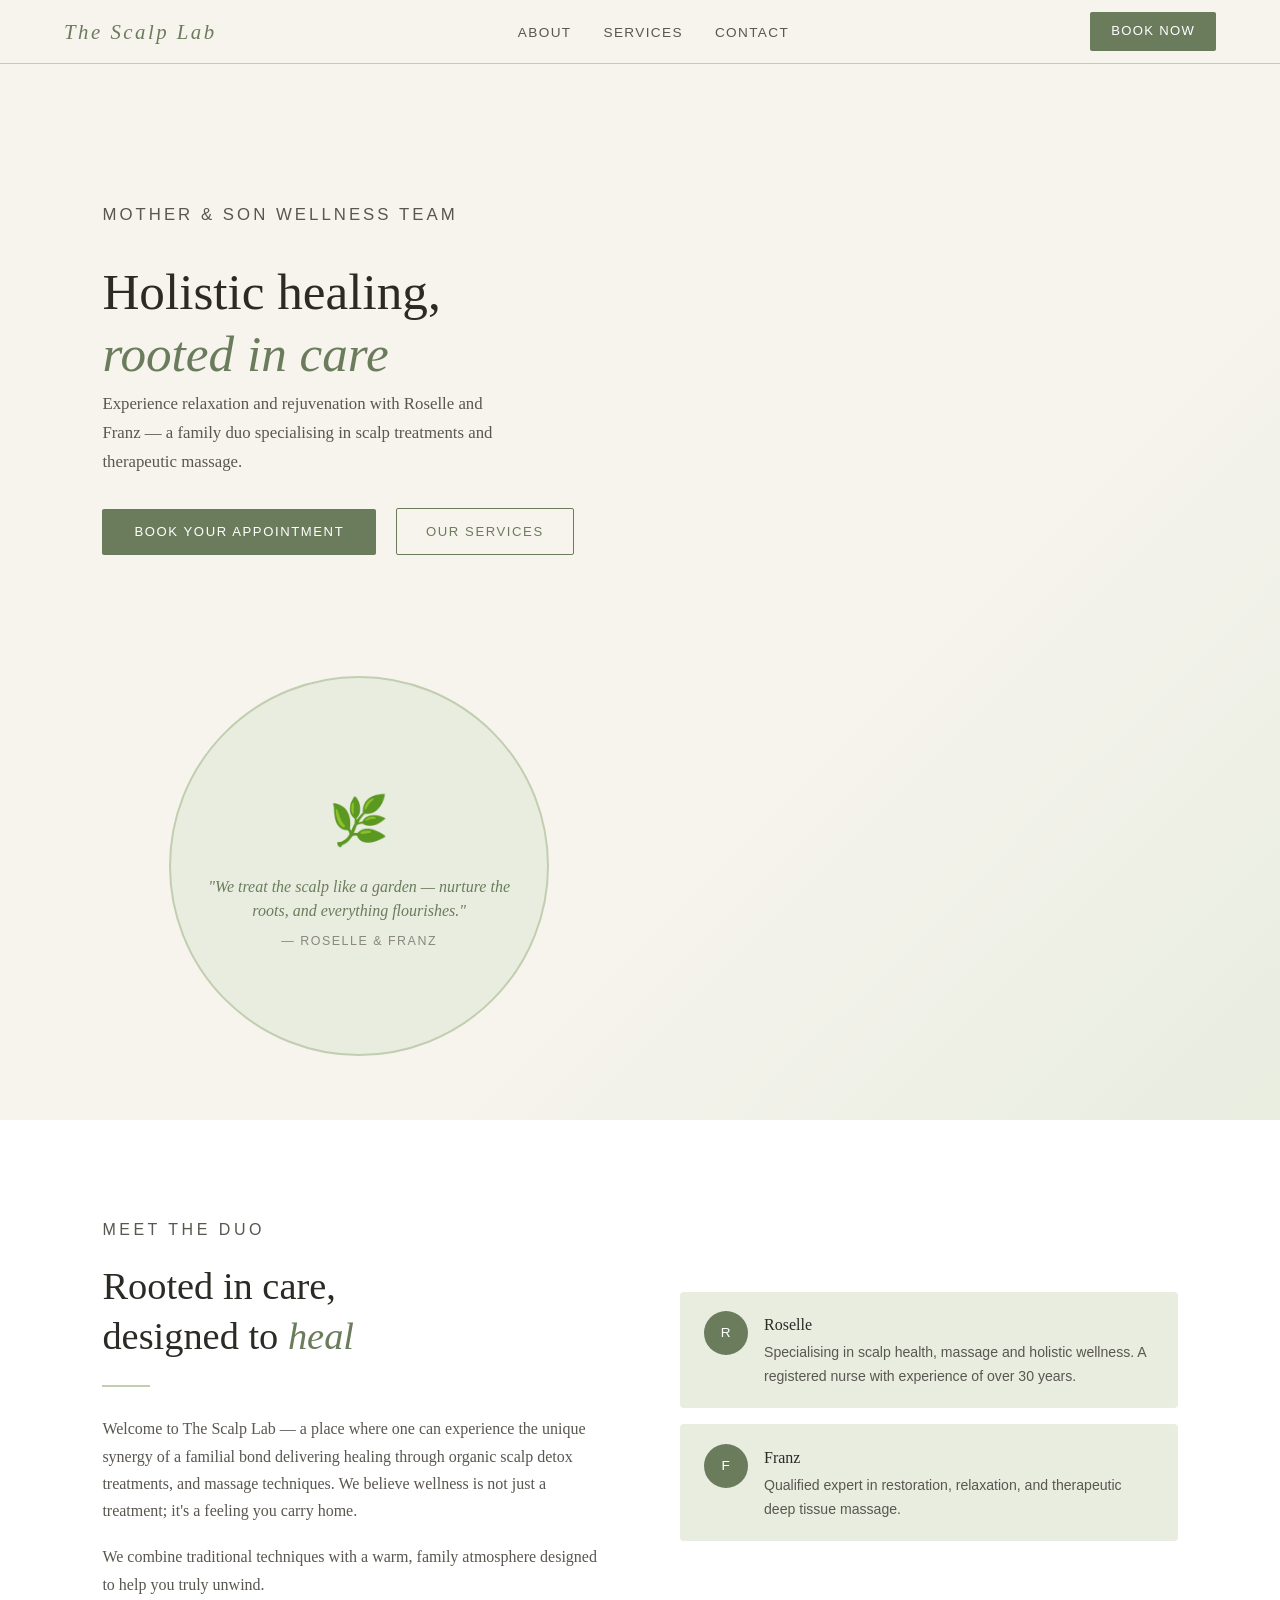
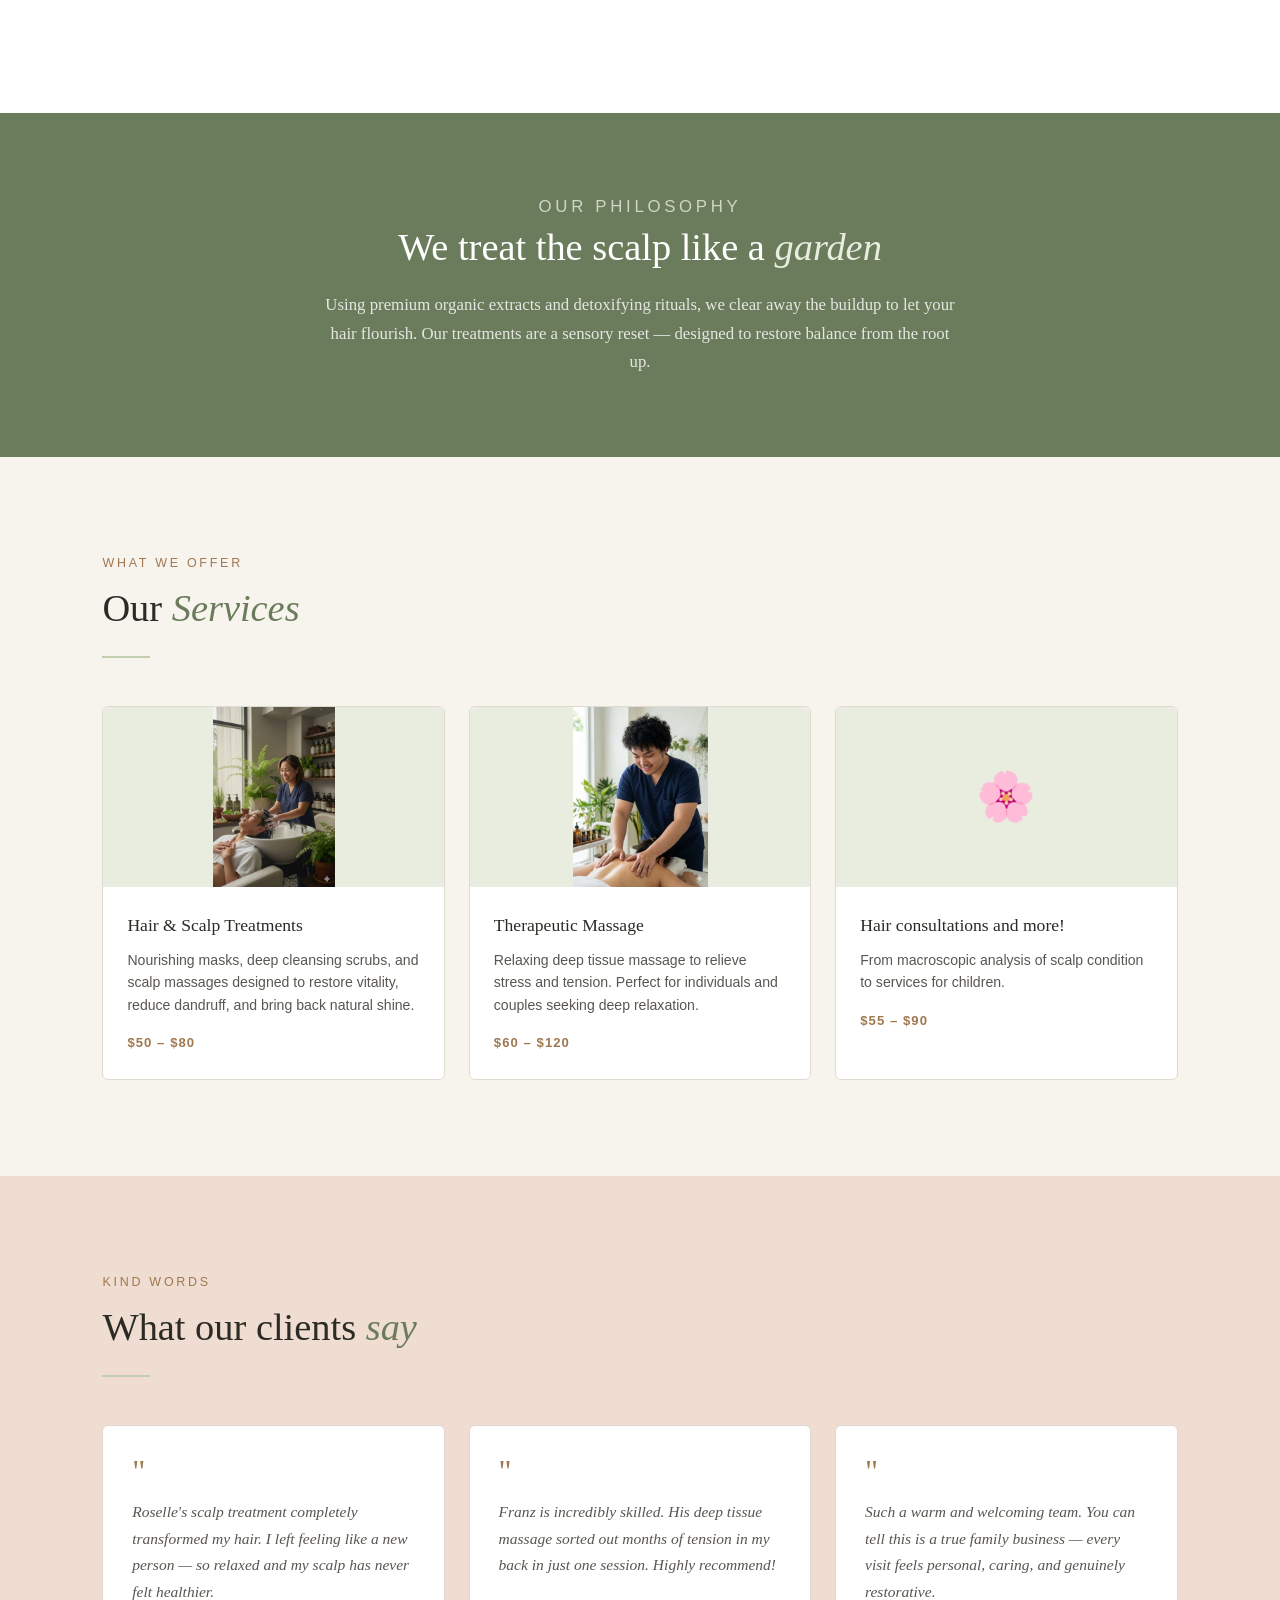
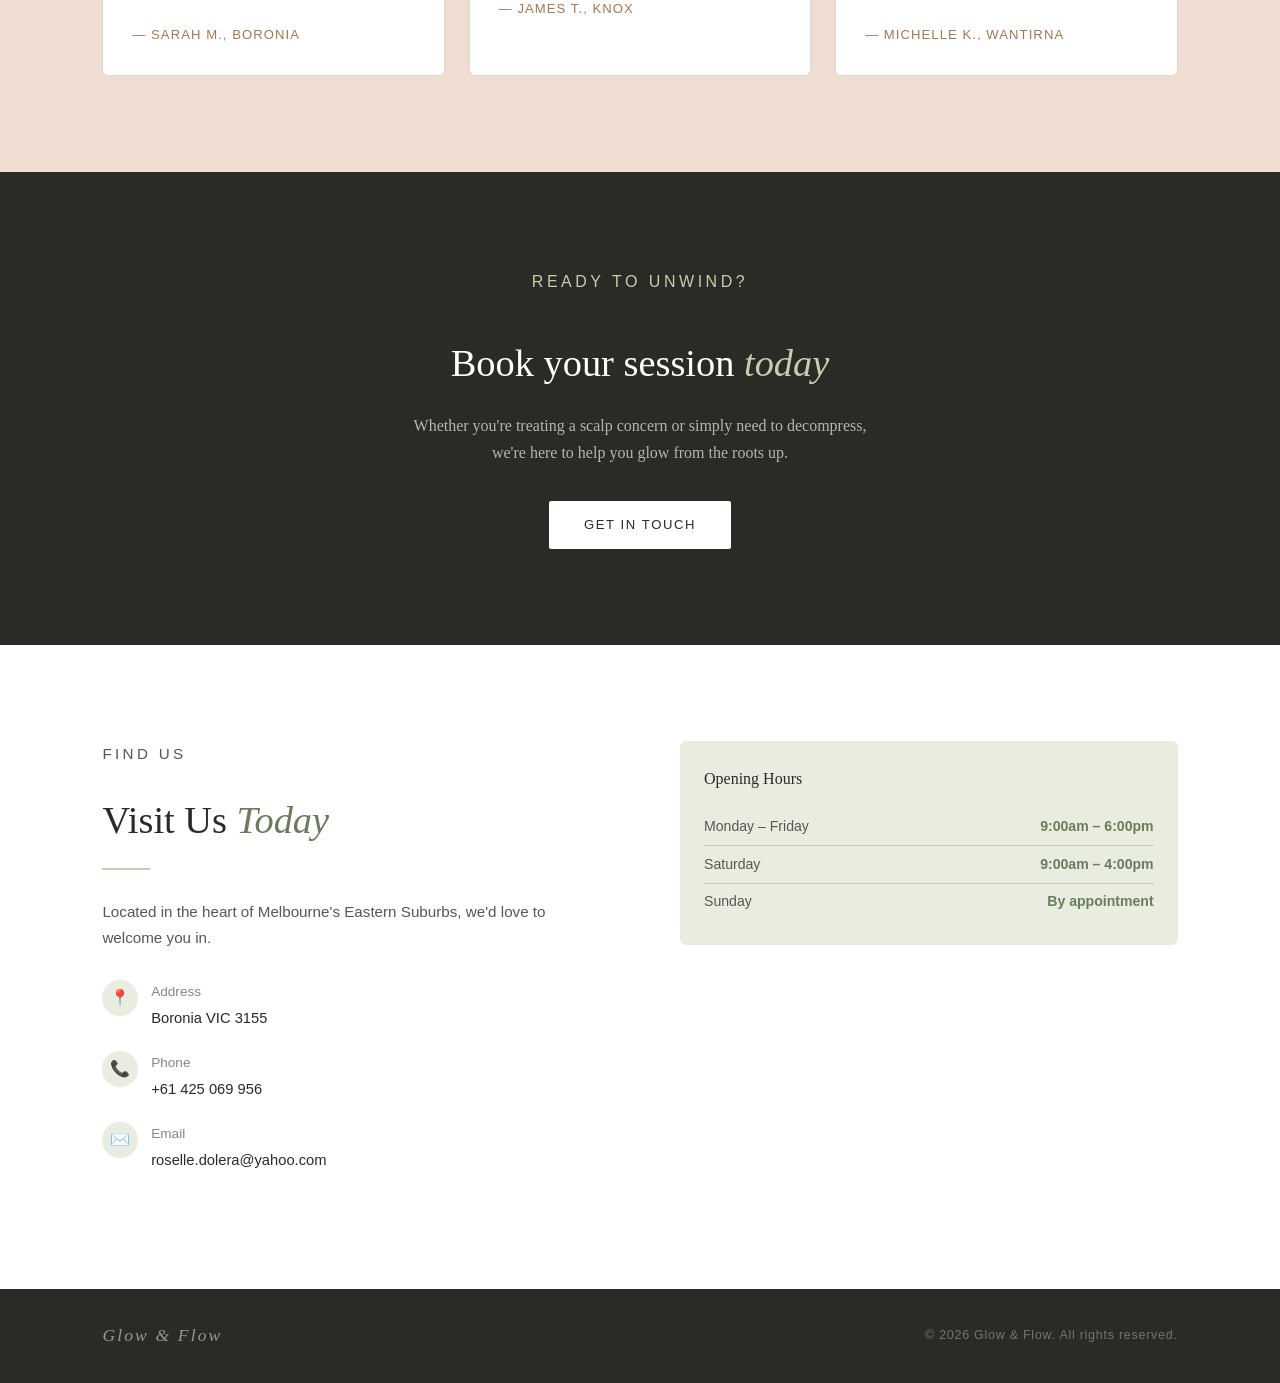
==== index.html @ ce6f1070 "Rename website2.html to index.html" ====
<!DOCTYPE html>
<html lang="en">
<head>
<meta charset="UTF-8"/>
<meta name="viewport" content="width=device-width,initial-scale=1"/>
<title>The Scalp Lab</title>
<style>
  *{margin:0;padding:0;box-sizing:border-box}
  :root{
    --sage:#6b7c5c;--sage-light:#e8ede0;--sage-mid:#c2ceb0;
    --cream:#f7f4ee;--warm:#a07850;--warm-light:#eeddd0;
    --dark:#2c2a25;--mid:#5a5650;--soft:#8a8680;
  }
  body{font-family:'Georgia',serif;background:var(--cream);color:var(--dark);line-height:1.7}
  a{text-decoration:none;color:inherit}

  /* NAV */
  nav{position:sticky;top:0;z-index:100;background:var(--cream);border-bottom:1px solid var(--sage-mid);padding:0 5%;display:flex;align-items:center;justify-content:space-between;height:64px}
  .logo{font-size:1.3rem;letter-spacing:.12em;color:var(--sage);font-style:italic}
  .nav-links{display:flex;gap:2rem;list-style:none}
  .nav-links a{font-family:sans-serif;font-size:.85rem;letter-spacing:.1em;color:var(--mid);text-transform:uppercase}
  .nav-links a:hover{color:var(--sage)}
  .nav-cta{font-family:sans-serif;font-size:.82rem;letter-spacing:.1em;text-transform:uppercase;background:var(--sage);color:#fff;padding:.55rem 1.3rem;border-radius:2px}
  .nav-cta:hover{background:#576547}

  /* HERO */
  .hero{min-height:92vh;display:grid;grid-template-columns:1fr 1fr;align-items:center;gap:3rem;padding:5% 8%;background:linear-gradient(135deg,var(--cream) 60%,var(--sage-light))}
  .hero-text h1{font-size:clamp(2rem,4vw,3.2rem);font-weight:400;line-height:1.2;color:var(--dark);margin-bottom:.4rem}
  .hero-text h1 em{color:var(--sage);font-style:italic}
  .hero-sub{font-family:sans-serif;font-size:.9rem;letter-spacing:.18em;text-transform:uppercase;color:var(--warm);margin-bottom:1.4rem}
  .hero-text p{font-size:1.05rem;color:var(--mid);max-width:420px;margin-bottom:2rem}
  .btn-primary{display:inline-block;font-family:sans-serif;font-size:.82rem;letter-spacing:.12em;text-transform:uppercase;background:var(--sage);color:#fff;padding:.75rem 2rem;border-radius:2px}
  .btn-primary:hover{background:#576547}
  .btn-outline{display:inline-block;font-family:sans-serif;font-size:.82rem;letter-spacing:.12em;text-transform:uppercase;border:1px solid var(--sage);color:var(--sage);padding:.72rem 1.8rem;border-radius:2px;margin-left:1rem}
  .btn-outline:hover{background:var(--sage-light)}
  .hero-img{display:flex;justify-content:center;align-items:center}
  .hero-badge{background:var(--sage-light);border-radius:50%;width:clamp(260px,32vw,380px);height:clamp(260px,32vw,380px);display:flex;flex-direction:column;align-items:center;justify-content:center;text-align:center;padding:2rem;border:2px solid var(--sage-mid)}
  .hero-badge .icon{font-size:3rem;margin-bottom:.8rem}
  .hero-badge p{font-size:1rem;color:var(--sage);font-style:italic;line-height:1.5}
  .hero-badge span{font-family:sans-serif;font-size:.78rem;letter-spacing:.12em;text-transform:uppercase;color:var(--soft);margin-top:.5rem}

  /*Hero Carousel*/
  .hero-carousel {
  position: relative;
  width: 100%;
  height: 500px; /* Adjust based on your design */
  overflow: hidden;
}

.hero-carousel img {
  position: absolute;
  top: 0;
  left: 0;
  width: 100%;
  height: 100%;
  object-fit: cover;
  opacity: 0;
  animation: heroFade 25s infinite;
}

/* Stagger the start time for each image (Total 25s / 5 images = 5s offset) */
.hero-carousel img:nth-child(1) { animation-delay: 0s; }
.hero-carousel img:nth-child(2) { animation-delay: 5s; }
.hero-carousel img:nth-child(3) { animation-delay: 10s; }
.hero-carousel img:nth-child(4) { animation-delay: 15s; }
.hero-carousel img:nth-child(5) { animation-delay: 20s; }

@keyframes heroFade {
  0% { opacity: 0; }
  8% { opacity: 1; }  /* Fade in (2 seconds is roughly 8% of 25s) */
  20% { opacity: 1; } /* Stay visible */
  28% { opacity: 0; } /* Fade out */
  100% { opacity: 0; }
}
  /* SECTION SHARED */
  section{padding:6rem 8%}
  .section-label{font-family:sans-serif;font-size:.78rem;letter-spacing:.22em;text-transform:uppercase;color:var(--warm);margin-bottom:.6rem}
  .section-title{font-size:clamp(1.6rem,3vw,2.4rem);font-weight:400;line-height:1.3;margin-bottom:1.4rem}
  .section-title em{color:var(--sage);font-style:italic}
  .divider{width:48px;height:2px;background:var(--sage-mid);margin-bottom:1.8rem}

  /* ABOUT */
  .about{background:#fff;display:grid;grid-template-columns:1fr 1fr;gap:5rem;align-items:center}
  .about-text p{color:var(--mid);font-size:1rem;margin-bottom:1.2rem}
  .team-cards{display:flex;flex-direction:column;gap:1rem}
  .team-card{background:var(--sage-light);border-radius:4px;padding:1.2rem 1.5rem;display:flex;gap:1rem;align-items:flex-start}
  .team-card .initials{min-width:44px;height:44px;background:var(--sage);border-radius:50%;display:flex;align-items:center;justify-content:center;color:#fff;font-family:sans-serif;font-size:.85rem;letter-spacing:.05em}
  .team-card h4{font-size:1rem;font-weight:400;color:var(--dark);margin-bottom:.2rem}
  .team-card p{font-family:sans-serif;font-size:.88rem;color:var(--mid)}

  /* PHILOSOPHY */
  .philosophy{background:var(--sage);text-align:center;padding:5rem 10%}
  .philosophy .section-label{color:var(--sage-light);opacity:.8}
  .philosophy h2{font-size:clamp(1.6rem,3vw,2.6rem);font-weight:400;color:#fff;line-height:1.4;margin-bottom:1rem}
  .philosophy h2 em{color:var(--sage-light)}
  .philosophy p{color:rgba(255,255,255,.82);font-size:1.05rem;max-width:640px;margin:0 auto}

  /* SERVICES */
  .services{background:var(--cream)}
  .services-grid{display:grid;grid-template-columns:repeat(3,1fr);gap:1.5rem;margin-top:3rem}
  .service-card{background:#fff;border-radius:6px;overflow:hidden;border:1px solid #e0dbd0;transition:transform .2s,box-shadow .2s}
  .service-card:hover{transform:translateY(-4px);box-shadow:0 12px 32px rgba(0,0,0,.07)}
  .service-img{height:180px;background:var(--sage-light);display:flex;align-items:center;justify-content:center;font-size:3rem}
  .service-body{padding:1.5rem}
  .service-body h3{font-size:1.1rem;font-weight:400;color:var(--dark);margin-bottom:.5rem}
  .service-body p{font-family:sans-serif;font-size:.88rem;color:var(--mid);line-height:1.6;margin-bottom:1rem}
  .service-price{font-family:sans-serif;font-size:.82rem;letter-spacing:.08em;color:var(--warm);font-weight:600}

  /* TESTIMONIALS */
  .testimonials{background:var(--warm-light)}
  .testi-grid{display:grid;grid-template-columns:repeat(3,1fr);gap:1.5rem;margin-top:3rem}
  .testi-card{background:#fff;border-radius:6px;padding:1.8rem;border:1px solid #e0d8d0}
  .testi-card .quote{font-size:2rem;color:var(--warm);line-height:1;margin-bottom:.8rem}
  .testi-card p{font-size:.97rem;color:var(--mid);font-style:italic;margin-bottom:1.2rem;line-height:1.7}
  .testi-author{font-family:sans-serif;font-size:.82rem;letter-spacing:.08em;color:var(--warm);text-transform:uppercase}

  /* CTA */
  .cta-section{background:var(--dark);text-align:center;padding:6rem 8%}
  .cta-section .section-label{color:var(--sage-mid)}
  .cta-section h2{font-size:clamp(1.8rem,3vw,2.8rem);color:#fff;font-weight:400;margin-bottom:1rem}
  .cta-section h2 em{color:var(--sage-mid);font-style:italic}
  .cta-section p{color:rgba(255,255,255,.65);font-size:1rem;margin-bottom:2.2rem;max-width:480px;margin-left:auto;margin-right:auto}
  .btn-light{display:inline-block;font-family:sans-serif;font-size:.82rem;letter-spacing:.12em;text-transform:uppercase;background:#fff;color:var(--dark);padding:.8rem 2.2rem;border-radius:2px}
  .btn-light:hover{background:var(--sage-light)}

  /* CONTACT */
  .contact{background:#fff;display:grid;grid-template-columns:1fr 1fr;gap:5rem;align-items:start}
  .contact-info p{font-family:sans-serif;font-size:.95rem;color:var(--mid);margin-bottom:1.8rem}
  .contact-item{display:flex;align-items:flex-start;gap:.8rem;margin-bottom:1.2rem}
  .contact-icon{width:36px;height:36px;background:var(--sage-light);border-radius:50%;display:flex;align-items:center;justify-content:center;font-size:1rem;flex-shrink:0}
  .contact-item div p{font-family:sans-serif;font-size:.85rem;color:var(--soft);margin-bottom:.1rem}
  .contact-item div span{font-family:sans-serif;font-size:.92rem;color:var(--dark)}
  .hours-card{background:var(--sage-light);border-radius:6px;padding:1.5rem}
  .hours-card h4{font-size:1rem;font-weight:400;color:var(--dark);margin-bottom:1rem}
  .hours-row{display:flex;justify-content:space-between;font-family:sans-serif;font-size:.88rem;padding:.4rem 0;border-bottom:1px solid var(--sage-mid);color:var(--mid)}
  .hours-row:last-child{border:none}
  .hours-row span:last-child{color:var(--sage);font-weight:600}

  /* FOOTER */
  footer{background:var(--dark);padding:2rem 8%;display:flex;justify-content:space-between;align-items:center;flex-wrap:wrap;gap:1rem}
  .footer-logo{font-size:1.1rem;letter-spacing:.12em;color:rgba(255,255,255,.5);font-style:italic}
  footer p{font-family:sans-serif;font-size:.78rem;color:rgba(255,255,255,.35);letter-spacing:.06em}

  @media(max-width:800px){
    .hero,.about,.contact{grid-template-columns:1fr}
    .services-grid,.testi-grid{grid-template-columns:1fr}
    .hero-img{display:none}
  }
</style>
</head>
<body>

<nav>
  <div class="logo">The Scalp Lab</div>
  <ul class="nav-links">
    <li><a href="#about">About</a></li>
    <li><a href="#services">Services</a></li>
    <li><a href="#contact">Contact</a></li>
  </ul>
  <a href="#contact" class="nav-cta">Book Now</a>
</nav>

<section class="hero">
  <div class="hero-text">
    <p class="hero-sub">Mother &amp; Son Wellness Team</p>
    <h1>Holistic healing,<br><em>rooted in care</em></h1>
    <p>Experience relaxation and rejuvenation with Roselle and Franz — a family duo specialising in scalp treatments and therapeutic massage.</p>
    <a href="#contact" class="btn-primary">Book Your Appointment</a>
    <a href="#services" class="btn-outline">Our Services</a>
  </div>
  <div class="hero-carousel">
  <img src="hero1.webp" alt="Spa Treatment 1">
  <img src="hero2.webp" alt="Spa Treatment 2">
  <img src="hero3.webp" alt="Spa Treatment 3">
  <img src="hero4.webp" alt="Spa Treatment 4">
  <img src="hero5.webp" alt="Spa Treatment 5">
</div>
  <div class="hero-img">
    <div class="hero-badge">
      <div class="icon">🌿</div>
      <p>"We treat the scalp like a <em>garden</em> — nurture the roots, and everything flourishes."</p>
      <span>— Roselle &amp; Franz</span>
    </div>
  </div>
</section>

<section class="about" id="about">
  <div class="about-text">
    <p class="section-label">Meet the Duo</p>
    <h2 class="section-title">Rooted in care,<br>designed to <em>heal</em></h2>
    <div class="divider"></div>
    <p>Welcome to The Scalp Lab — a place where one can experience the unique synergy of a familial bond delivering healing through organic scalp detox treatments, and massage techniques. We believe wellness is not just a treatment; it's a feeling you carry home.</p>
    <p>We combine traditional techniques with a warm, family atmosphere designed to help you truly unwind.</p>
  </div>
  <div class="team-cards">
    <div class="team-card">
      <div class="initials">R</div>
      <div>
        <h4>Roselle</h4>
        <p>Specialising in scalp health, massage and holistic wellness. A registered nurse with experience of over 30 years.</p>
      </div>
    </div>
    <div class="team-card">
      <div class="initials">F</div>
      <div>
        <h4>Franz</h4>
        <p>Qualified expert in restoration, relaxation, and therapeutic deep tissue massage.</p>
      </div>
    </div>
  </div>
</section>

<div class="philosophy">
  <p class="section-label">Our Philosophy</p>
  <h2>We treat the scalp like a <em>garden</em></h2>
  <p>Using premium organic extracts and detoxifying rituals, we clear away the buildup to let your hair flourish. Our treatments are a sensory reset — designed to restore balance from the root up.</p>
</div>

<section class="services" id="services">
  <p class="section-label">What We Offer</p>
  <h2 class="section-title">Our <em>Services</em></h2>
  <div class="divider"></div>
  <div class="services-grid">
    <div class="service-card">
      <div class="service-img"><img src="images/scalp.jpg" alt="scalp" style="width: 122px;"></div>
      <div class="service-body">
        <h3>Hair &amp; Scalp Treatments</h3>
        <p>Nourishing masks, deep cleansing scrubs, and scalp massages designed to restore vitality, reduce dandruff, and bring back natural shine.</p>
        <div class="service-price">$50 – $80</div>
      </div>
    </div>
    <div class="service-card">
      <div class="service-img"><img src="images/franzmassage.jpg" alt="franz massage" style="width: 135px;"></div>
      <div class="service-body">
        <h3>Therapeutic Massage</h3>
        <p>Relaxing deep tissue massage to relieve stress and tension. Perfect for individuals and couples seeking deep relaxation.</p>
        <div class="service-price">$60 – $120</div>
      </div>
    </div>
    <div class="service-card">
      <div class="service-img">🌸</div>
      <div class="service-body">
        <h3>Hair consultations and more!</h3>
        <p>From macroscopic analysis of scalp condition to services for children.</p>
        <div class="service-price">$55 – $90</div>
      </div>
    </div>
  </div>
</section>

<section class="testimonials">
  <p class="section-label">Kind Words</p>
  <h2 class="section-title">What our clients <em>say</em></h2>
  <div class="divider"></div>
  <div class="testi-grid">
    <div class="testi-card">
      <div class="quote">"</div>
      <p>Roselle's scalp treatment completely transformed my hair. I left feeling like a new person — so relaxed and my scalp has never felt healthier.</p>
      <div class="testi-author">— Sarah M., Boronia</div>
    </div>
    <div class="testi-card">
      <div class="quote">"</div>
      <p>Franz is incredibly skilled. His deep tissue massage sorted out months of tension in my back in just one session. Highly recommend!</p>
      <div class="testi-author">— James T., Knox</div>
    </div>
    <div class="testi-card">
      <div class="quote">"</div>
      <p>Such a warm and welcoming team. You can tell this is a true family business — every visit feels personal, caring, and genuinely restorative.</p>
      <div class="testi-author">— Michelle K., Wantirna</div>
    </div>
  </div>
</section>

<div class="cta-section">
  <p class="section-label">Ready to Unwind?</p>
  <h2>Book your session <em>today</em></h2>
  <p>Whether you're treating a scalp concern or simply need to decompress, we're here to help you glow from the roots up.</p>
  <a href="#contact" class="btn-light">Get in Touch</a>
</div>

<section class="contact" id="contact">
  <div class="contact-info">
    <p class="section-label">Find Us</p>
    <h2 class="section-title">Visit Us <em>Today</em></h2>
    <div class="divider"></div>
    <p>Located in the heart of Melbourne's Eastern Suburbs, we'd love to welcome you in.</p>
    <div class="contact-item">
      <div class="contact-icon">📍</div>
      <div>
        <p>Address</p>
        <span>Boronia VIC 3155</span>
      </div>
    </div>
    <div class="contact-item">
      <div class="contact-icon">📞</div>
      <div>
        <p>Phone</p>
        <span>+61 425 069 956</span>
      </div>
    </div>
    <div class="contact-item">
      <div class="contact-icon">✉️</div>
      <div>
        <p>Email</p>
        <span>roselle.dolera@yahoo.com</span>
      </div>
    </div>
  </div>
  <div>
    <div class="hours-card">
      <h4>Opening Hours</h4>
      <div class="hours-row"><span>Monday – Friday</span><span>9:00am – 6:00pm</span></div>
      <div class="hours-row"><span>Saturday</span><span>9:00am – 4:00pm</span></div>
      <div class="hours-row"><span>Sunday</span><span>By appointment</span></div>
    </div>
  </div>
</section>

<footer>
  <div class="footer-logo">Glow & Flow</div>
  <p>© 2026 Glow & Flow. All rights reserved.</p>
</footer>

</body>
</html>
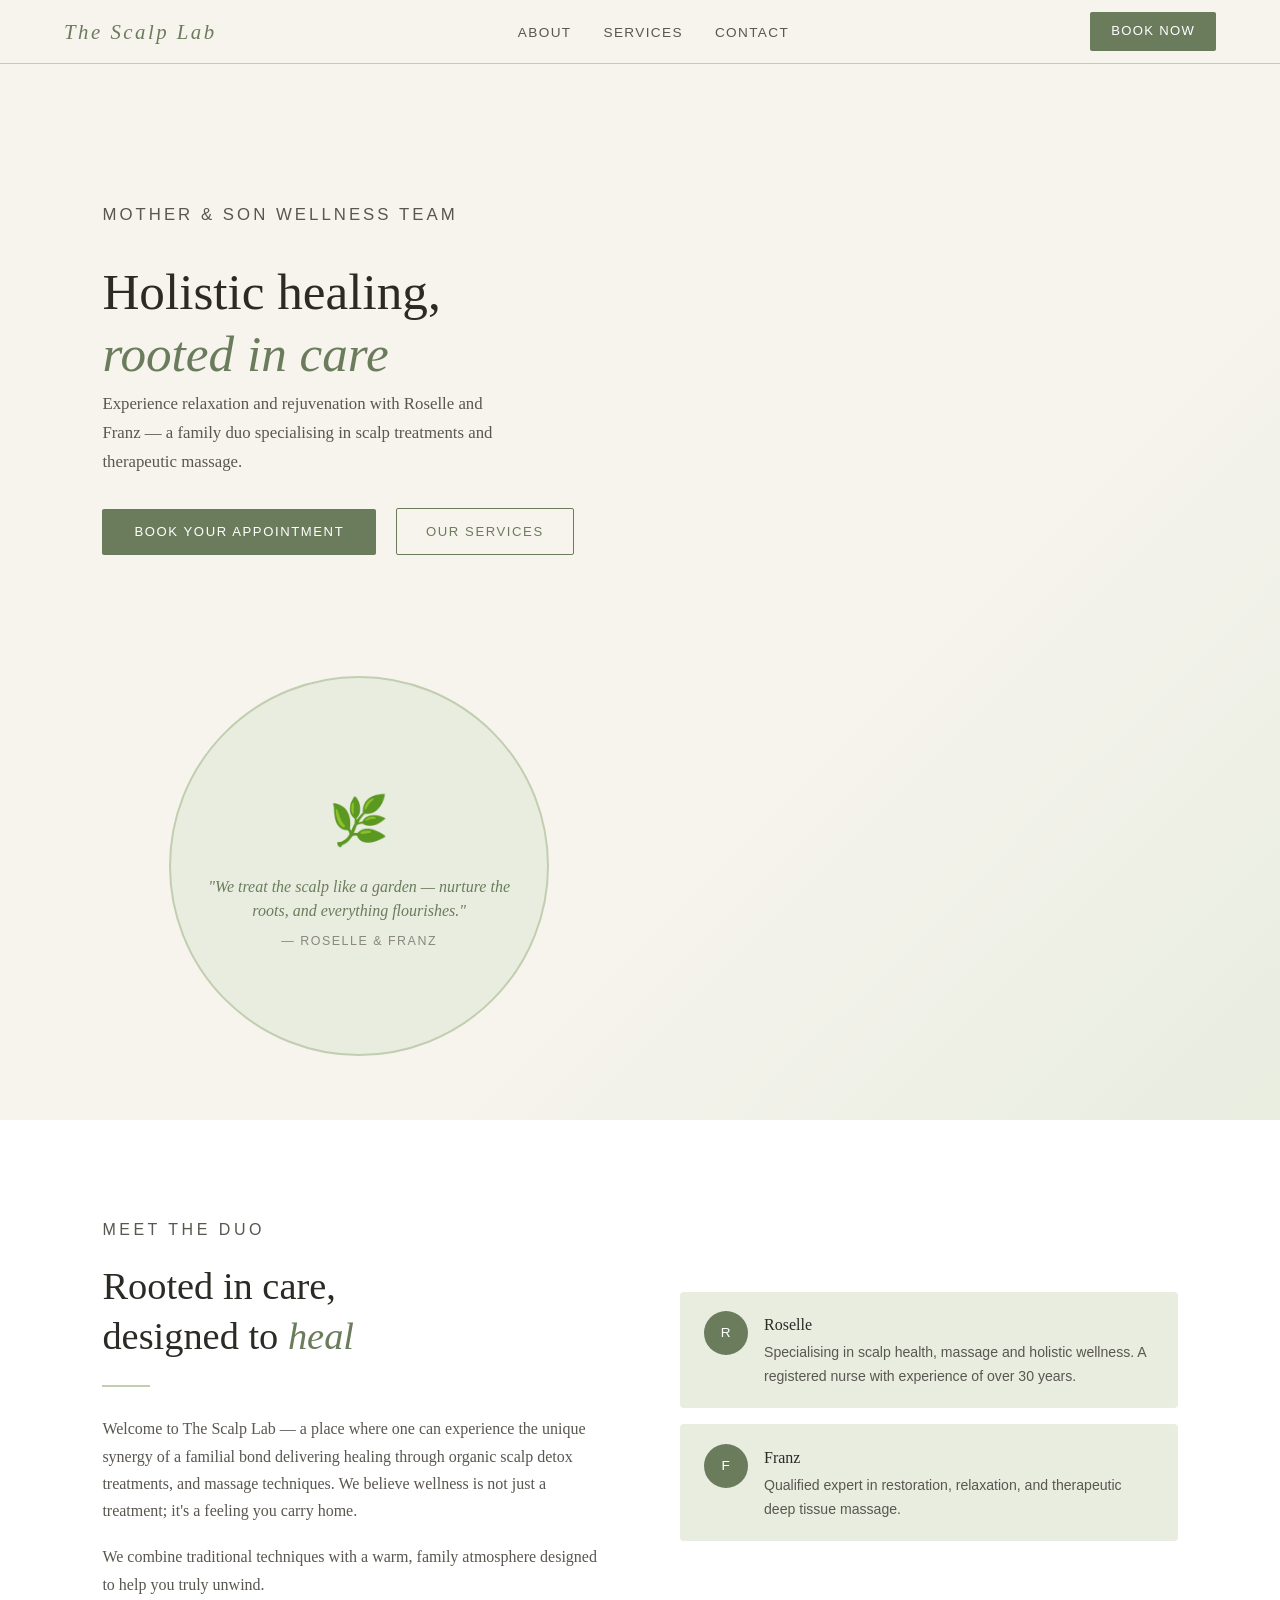
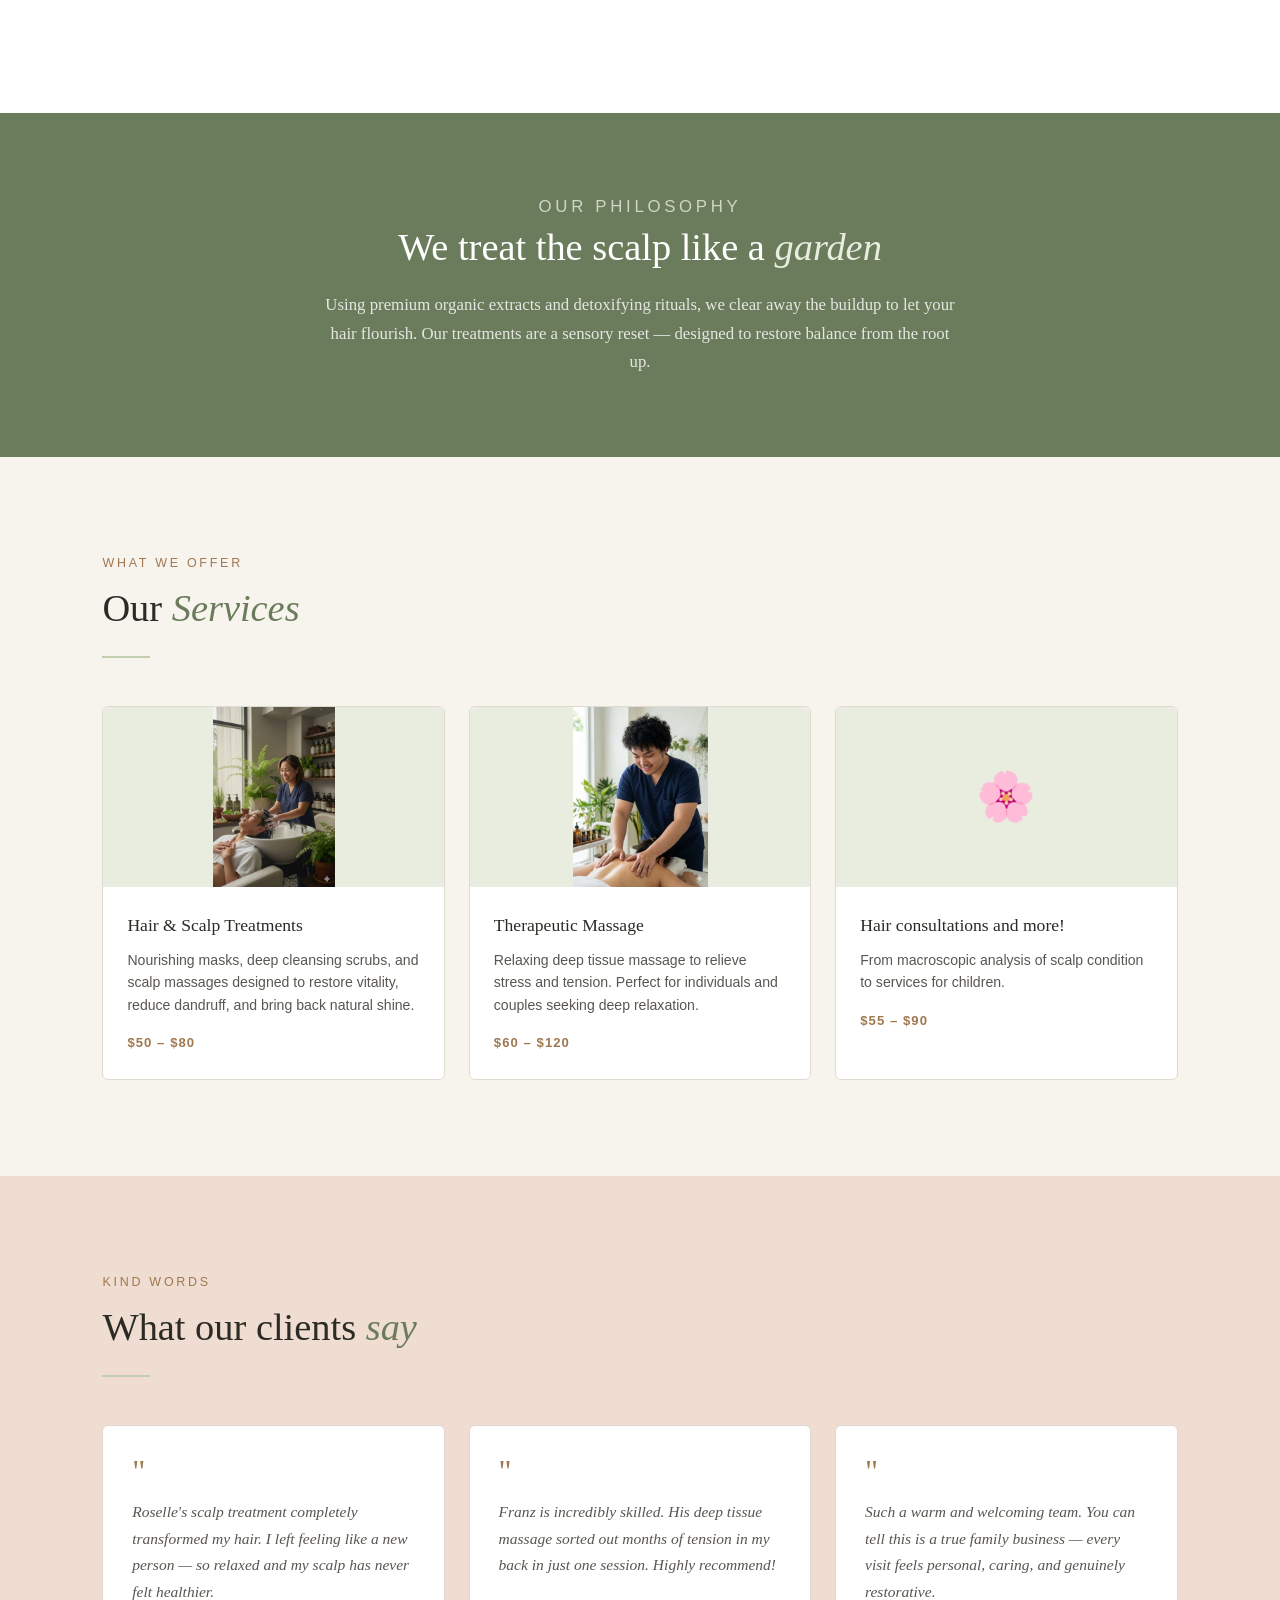
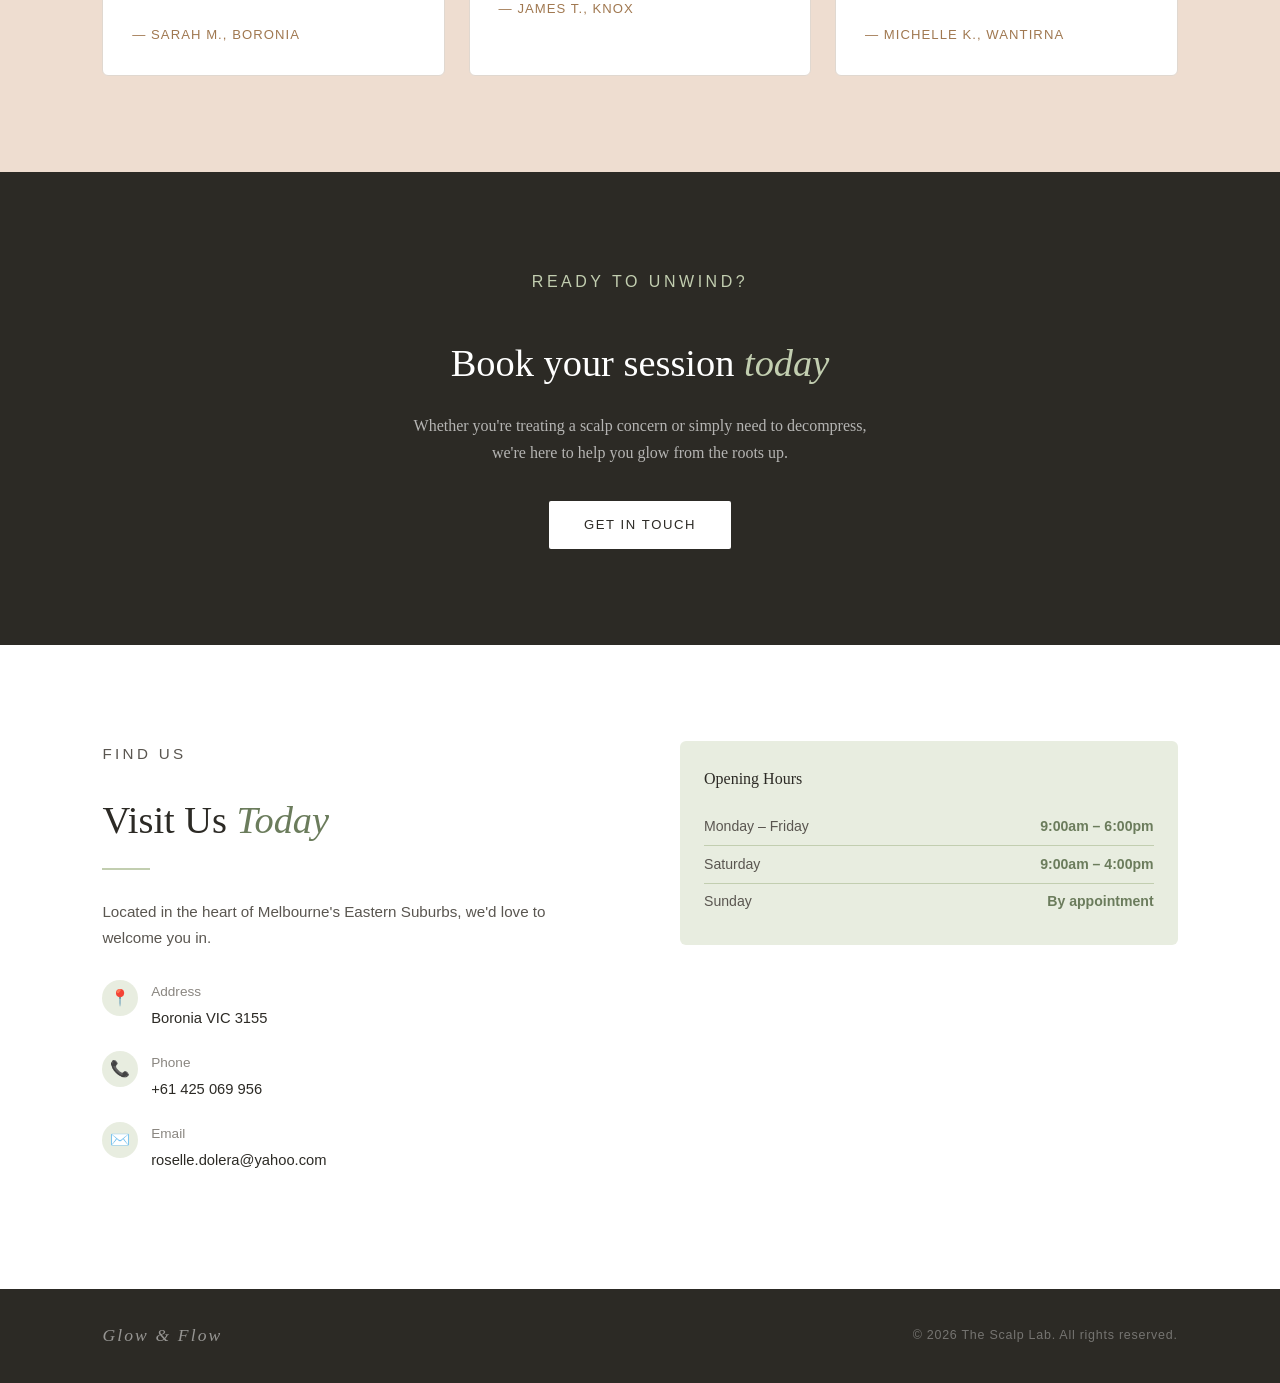
==== commit 12d47d8b: "organised files and fixed footer naming inconsistency" ====
--- a/index.html
+++ b/index.html
@@ -318,7 +318,7 @@
 
 <footer>
   <div class="footer-logo">Glow & Flow</div>
-  <p>© 2026 Glow & Flow. All rights reserved.</p>
+  <p>© 2026 The Scalp Lab. All rights reserved.</p>
 </footer>
 
 </body>
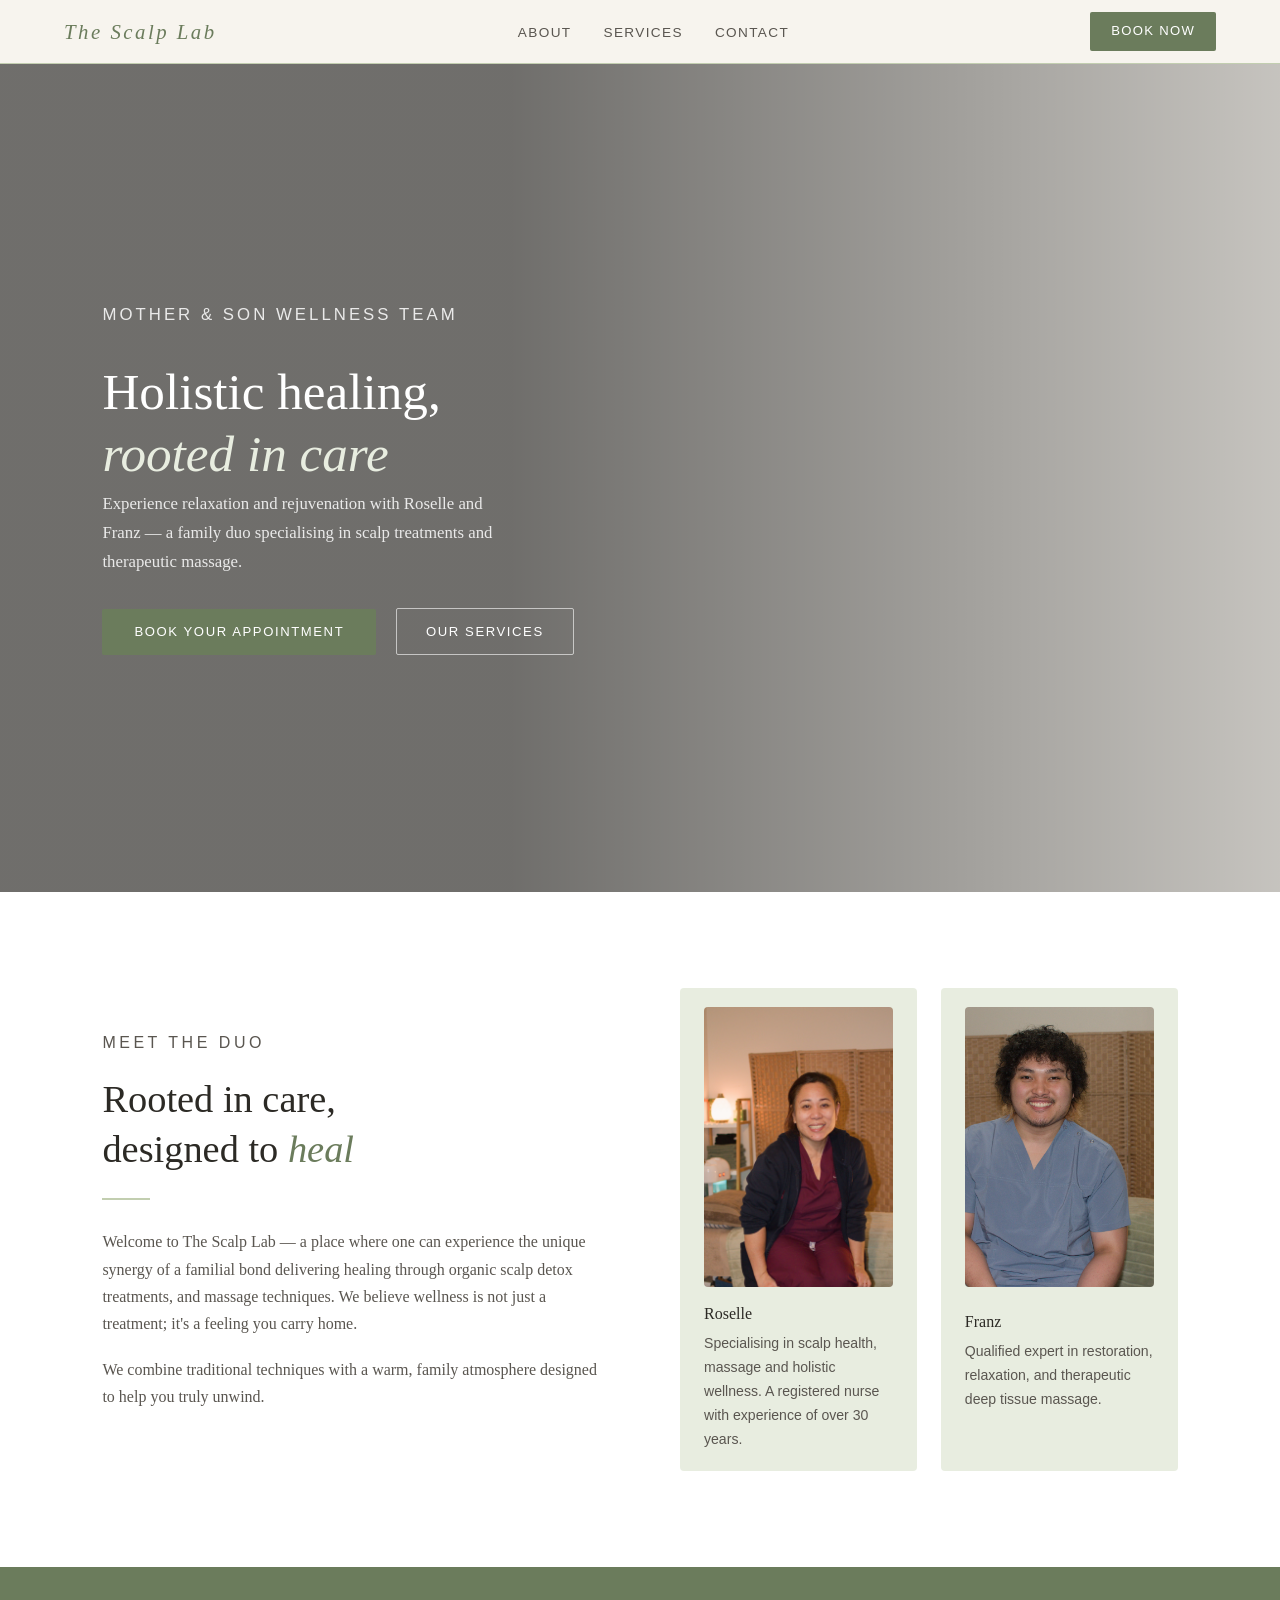
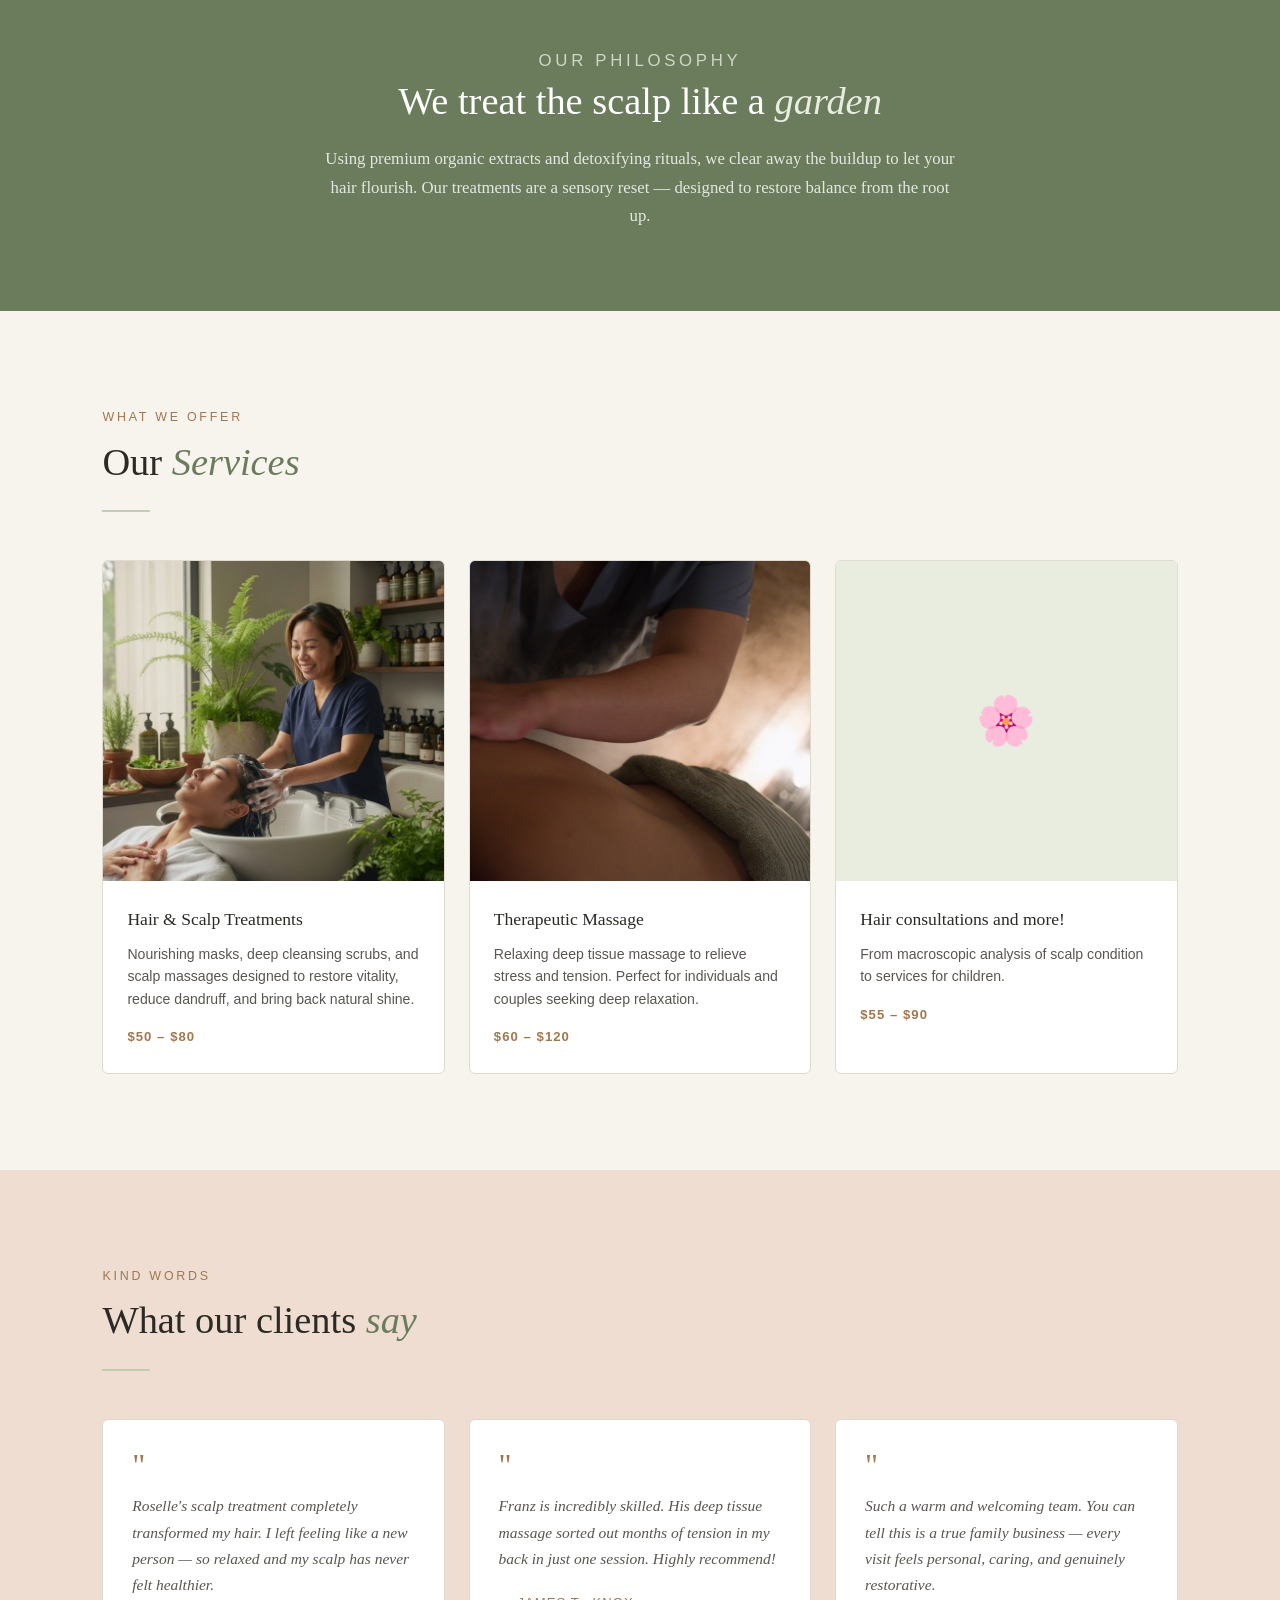
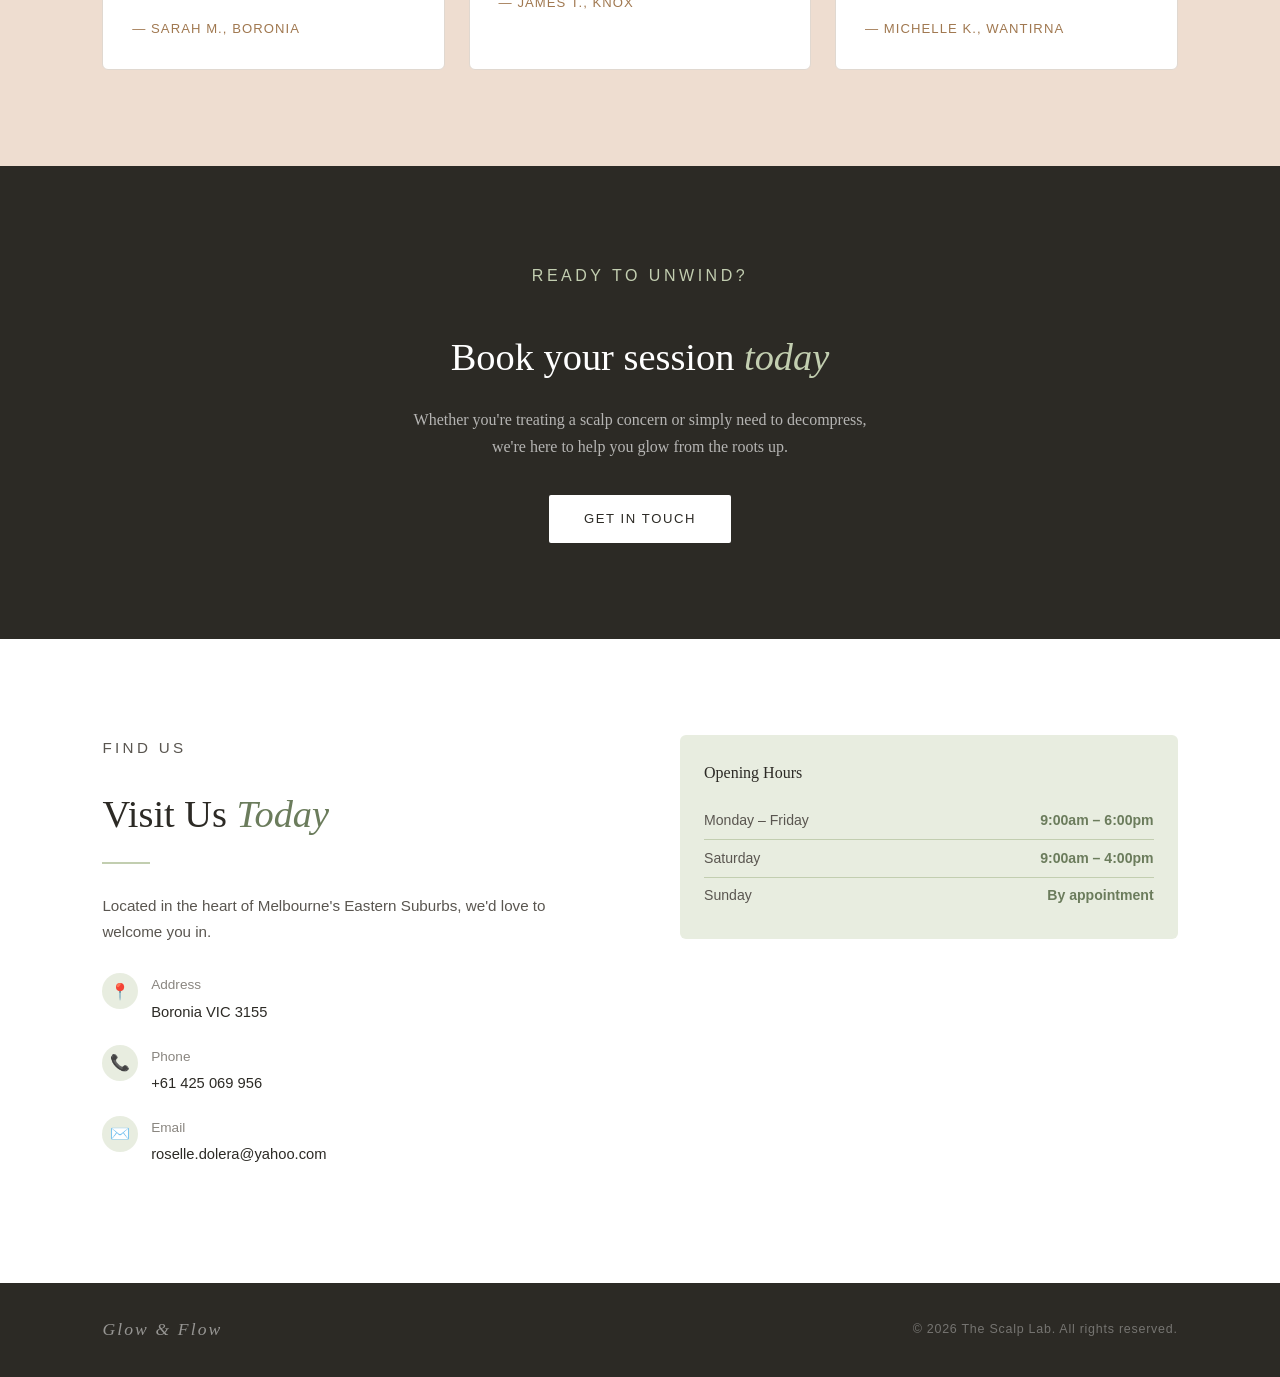
==== commit 85fc5a46: "fixed hero background carousel, updated about section with portrait photos, changed service card hei" ====
--- a/index.html
+++ b/index.html
@@ -23,55 +23,30 @@
   .nav-cta{font-family:sans-serif;font-size:.82rem;letter-spacing:.1em;text-transform:uppercase;background:var(--sage);color:#fff;padding:.55rem 1.3rem;border-radius:2px}
   .nav-cta:hover{background:#576547}
 
-  /* HERO */
-  .hero{min-height:92vh;display:grid;grid-template-columns:1fr 1fr;align-items:center;gap:3rem;padding:5% 8%;background:linear-gradient(135deg,var(--cream) 60%,var(--sage-light))}
-  .hero-text h1{font-size:clamp(2rem,4vw,3.2rem);font-weight:400;line-height:1.2;color:var(--dark);margin-bottom:.4rem}
-  .hero-text h1 em{color:var(--sage);font-style:italic}
-  .hero-sub{font-family:sans-serif;font-size:.9rem;letter-spacing:.18em;text-transform:uppercase;color:var(--warm);margin-bottom:1.4rem}
-  .hero-text p{font-size:1.05rem;color:var(--mid);max-width:420px;margin-bottom:2rem}
-  .btn-primary{display:inline-block;font-family:sans-serif;font-size:.82rem;letter-spacing:.12em;text-transform:uppercase;background:var(--sage);color:#fff;padding:.75rem 2rem;border-radius:2px}
-  .btn-primary:hover{background:#576547}
-  .btn-outline{display:inline-block;font-family:sans-serif;font-size:.82rem;letter-spacing:.12em;text-transform:uppercase;border:1px solid var(--sage);color:var(--sage);padding:.72rem 1.8rem;border-radius:2px;margin-left:1rem}
-  .btn-outline:hover{background:var(--sage-light)}
-  .hero-img{display:flex;justify-content:center;align-items:center}
-  .hero-badge{background:var(--sage-light);border-radius:50%;width:clamp(260px,32vw,380px);height:clamp(260px,32vw,380px);display:flex;flex-direction:column;align-items:center;justify-content:center;text-align:center;padding:2rem;border:2px solid var(--sage-mid)}
-  .hero-badge .icon{font-size:3rem;margin-bottom:.8rem}
-  .hero-badge p{font-size:1rem;color:var(--sage);font-style:italic;line-height:1.5}
-  .hero-badge span{font-family:sans-serif;font-size:.78rem;letter-spacing:.12em;text-transform:uppercase;color:var(--soft);margin-top:.5rem}
-
-  /*Hero Carousel*/
-  .hero-carousel {
-  position: relative;
-  width: 100%;
-  height: 500px; /* Adjust based on your design */
-  overflow: hidden;
-}
-
-.hero-carousel img {
-  position: absolute;
-  top: 0;
-  left: 0;
-  width: 100%;
-  height: 100%;
-  object-fit: cover;
-  opacity: 0;
-  animation: heroFade 25s infinite;
-}
-
-/* Stagger the start time for each image (Total 25s / 5 images = 5s offset) */
-.hero-carousel img:nth-child(1) { animation-delay: 0s; }
-.hero-carousel img:nth-child(2) { animation-delay: 5s; }
-.hero-carousel img:nth-child(3) { animation-delay: 10s; }
-.hero-carousel img:nth-child(4) { animation-delay: 15s; }
-.hero-carousel img:nth-child(5) { animation-delay: 20s; }
-
-@keyframes heroFade {
-  0% { opacity: 0; }
-  8% { opacity: 1; }  /* Fade in (2 seconds is roughly 8% of 25s) */
-  20% { opacity: 1; } /* Stay visible */
-  28% { opacity: 0; } /* Fade out */
-  100% { opacity: 0; }
-}
+/* HERO */
+.hero{position:relative;min-height:92vh;display:flex;align-items:center;padding:5% 8%;overflow:hidden;}
+.hero-text{position:relative;z-index:2;max-width:540px;}
+.hero-text h1{font-size:clamp(2rem,4vw,3.2rem);font-weight:400;line-height:1.2;color:#fff;margin-bottom:.4rem}
+.hero-text h1 em{color:var(--sage-light);font-style:italic}
+.hero-sub{font-family:sans-serif;font-size:.9rem;letter-spacing:.18em;text-transform:uppercase;color:var(--sage-mid);margin-bottom:1.4rem}
+.hero-text p{font-size:1.05rem;color:rgba(255,255,255,.85);max-width:420px;margin-bottom:2rem}
+.btn-primary{display:inline-block;font-family:sans-serif;font-size:.82rem;letter-spacing:.12em;text-transform:uppercase;background:var(--sage);color:#fff;padding:.75rem 2rem;border-radius:2px}
+.btn-primary:hover{background:#576547}
+.btn-outline{display:inline-block;font-family:sans-serif;font-size:.82rem;letter-spacing:.12em;text-transform:uppercase;border:1px solid rgba(255,255,255,.6);color:#fff;padding:.72rem 1.8rem;border-radius:2px;margin-left:1rem}
+.btn-outline:hover{background:rgba(255,255,255,.15)}
+
+/* Hero Carousel */
+.hero-carousel{position:absolute;inset:0;z-index:0;}
+.hero-carousel::after{content:'';position:absolute;inset:0;background:linear-gradient(to right,rgba(0,0,0,.55) 40%,rgba(0,0,0,.2));z-index:1;}
+.hero-carousel img{position:absolute;inset:0;width:100%;height:100%;object-fit:cover;opacity:0;animation:heroFade 25s infinite;}
+.hero-carousel img:nth-child(1){animation-delay:0s;}
+.hero-carousel img:nth-child(2){animation-delay:5s;}
+.hero-carousel img:nth-child(3){animation-delay:10s;}
+.hero-carousel img:nth-child(4){animation-delay:15s;}
+.hero-carousel img:nth-child(5){animation-delay:20s;}
+@keyframes heroFade{
+  0%{opacity:0;} 8%{opacity:1;} 20%{opacity:1;} 28%{opacity:0;} 100%{opacity:0;}
+} 
   /* SECTION SHARED */
   section{padding:6rem 8%}
   .section-label{font-family:sans-serif;font-size:.78rem;letter-spacing:.22em;text-transform:uppercase;color:var(--warm);margin-bottom:.6rem}
@@ -80,13 +55,14 @@
   .divider{width:48px;height:2px;background:var(--sage-mid);margin-bottom:1.8rem}
 
   /* ABOUT */
-  .about{background:#fff;display:grid;grid-template-columns:1fr 1fr;gap:5rem;align-items:center}
-  .about-text p{color:var(--mid);font-size:1rem;margin-bottom:1.2rem}
-  .team-cards{display:flex;flex-direction:column;gap:1rem}
-  .team-card{background:var(--sage-light);border-radius:4px;padding:1.2rem 1.5rem;display:flex;gap:1rem;align-items:flex-start}
-  .team-card .initials{min-width:44px;height:44px;background:var(--sage);border-radius:50%;display:flex;align-items:center;justify-content:center;color:#fff;font-family:sans-serif;font-size:.85rem;letter-spacing:.05em}
-  .team-card h4{font-size:1rem;font-weight:400;color:var(--dark);margin-bottom:.2rem}
-  .team-card p{font-family:sans-serif;font-size:.88rem;color:var(--mid)}
+.about{background:#fff;display:grid;grid-template-columns:1fr 1fr;gap:5rem;align-items:center}
+.about-text p{color:var(--mid);font-size:1rem;margin-bottom:1.2rem}
+.team-photos{display:grid;grid-template-columns:1fr 1fr;gap:1.5rem;}
+.team-photo-card { background: var(--sage-light); border-radius: 4px; padding: 1.2rem 1.5rem; overflow: hidden; }
+.team-photo-card img{width:100%;height:280px;object-fit:cover;border-radius:4px;margin-bottom:0.8rem;}
+.team-photo-card h4{font-size:1rem;font-weight:400;color:var(--dark);margin-bottom:0.3rem;}
+.team-photo-card p{font-family:sans-serif;font-size:.88rem;color:var(--mid);}
+
 
   /* PHILOSOPHY */
   .philosophy{background:var(--sage);text-align:center;padding:5rem 10%}
@@ -100,7 +76,7 @@
   .services-grid{display:grid;grid-template-columns:repeat(3,1fr);gap:1.5rem;margin-top:3rem}
   .service-card{background:#fff;border-radius:6px;overflow:hidden;border:1px solid #e0dbd0;transition:transform .2s,box-shadow .2s}
   .service-card:hover{transform:translateY(-4px);box-shadow:0 12px 32px rgba(0,0,0,.07)}
-  .service-img{height:180px;background:var(--sage-light);display:flex;align-items:center;justify-content:center;font-size:3rem}
+  .service-img{height:320px;background:var(--sage-light);display:flex;align-items:center;justify-content:center;font-size:3rem}
   .service-body{padding:1.5rem}
   .service-body h3{font-size:1.1rem;font-weight:400;color:var(--dark);margin-bottom:.5rem}
   .service-body p{font-family:sans-serif;font-size:.88rem;color:var(--mid);line-height:1.6;margin-bottom:1rem}
@@ -161,6 +137,14 @@
 </nav>
 
 <section class="hero">
+  <div class="hero-carousel">
+  <img src="images/hero/hero1.webp" alt="Spa Treatment 1">
+  <img src="images/hero/hero2.webp" alt="Spa Treatment 2">
+  <img src="images/hero/hero3.webp" alt="Spa Treatment 3">
+  <img src="images/hero/hero4.webp" alt="Spa Treatment 4">
+  <img src="images/hero/hero5.webp" alt="Spa Treatment 5">
+  </div>
+  <div></div>
   <div class="hero-text">
     <p class="hero-sub">Mother &amp; Son Wellness Team</p>
     <h1>Holistic healing,<br><em>rooted in care</em></h1>
@@ -168,20 +152,14 @@
     <a href="#contact" class="btn-primary">Book Your Appointment</a>
     <a href="#services" class="btn-outline">Our Services</a>
   </div>
-  <div class="hero-carousel">
-  <img src="hero1.webp" alt="Spa Treatment 1">
-  <img src="hero2.webp" alt="Spa Treatment 2">
-  <img src="hero3.webp" alt="Spa Treatment 3">
-  <img src="hero4.webp" alt="Spa Treatment 4">
-  <img src="hero5.webp" alt="Spa Treatment 5">
-</div>
+  <!--
   <div class="hero-img">
     <div class="hero-badge">
       <div class="icon">🌿</div>
       <p>"We treat the scalp like a <em>garden</em> — nurture the roots, and everything flourishes."</p>
       <span>— Roselle &amp; Franz</span>
     </div>
-  </div>
+  </div> -->
 </section>
 
 <section class="about" id="about">
@@ -192,22 +170,20 @@
     <p>Welcome to The Scalp Lab — a place where one can experience the unique synergy of a familial bond delivering healing through organic scalp detox treatments, and massage techniques. We believe wellness is not just a treatment; it's a feeling you carry home.</p>
     <p>We combine traditional techniques with a warm, family atmosphere designed to help you truly unwind.</p>
   </div>
-  <div class="team-cards">
-    <div class="team-card">
-      <div class="initials">R</div>
-      <div>
-        <h4>Roselle</h4>
-        <p>Specialising in scalp health, massage and holistic wellness. A registered nurse with experience of over 30 years.</p>
-      </div>
-    </div>
-    <div class="team-card">
-      <div class="initials">F</div>
-      <div>
-        <h4>Franz</h4>
-        <p>Qualified expert in restoration, relaxation, and therapeutic deep tissue massage.</p>
-      </div>
-    </div>
-  </div>
+  <div class="team-photos">
+  <div class="team-photo-card">
+   <div style="width:100%;height:280px;overflow:hidden;border-radius:4px;margin-bottom:0.8rem;">
+  <img src="images/roselle_portrait.webp" alt="Roselle" style="width:100%;height:100%;object-fit:cover;object-position:50% 40%;transform:scale(1.3);transform-origin:center top;">
+  </div>
+    <h4>Roselle</h4>
+    <p>Specialising in scalp health, massage and holistic wellness. A registered nurse with experience of over 30 years.</p>
+  </div>
+  <div class="team-photo-card">
+    <img src="images/franz_portrait.webp" alt="Franz">
+    <h4>Franz</h4>
+    <p>Qualified expert in restoration, relaxation, and therapeutic deep tissue massage.</p>
+  </div>
+</div>
 </section>
 
 <div class="philosophy">
@@ -222,7 +198,7 @@
   <div class="divider"></div>
   <div class="services-grid">
     <div class="service-card">
-      <div class="service-img"><img src="images/scalp.jpg" alt="scalp" style="width: 122px;"></div>
+      <div class="service-img"><img src="images/scalp.jpg" alt="scalp" style="width:100%;height:100%;object-fit:cover;"></div>
       <div class="service-body">
         <h3>Hair &amp; Scalp Treatments</h3>
         <p>Nourishing masks, deep cleansing scrubs, and scalp massages designed to restore vitality, reduce dandruff, and bring back natural shine.</p>
@@ -230,7 +206,7 @@
       </div>
     </div>
     <div class="service-card">
-      <div class="service-img"><img src="images/franzmassage.jpg" alt="franz massage" style="width: 135px;"></div>
+      <div class="service-img"><img src="images/hero/hero3.webp" alt="franz massage" style="width:100%;height:100%;object-fit:cover;"></div>
       <div class="service-body">
         <h3>Therapeutic Massage</h3>
         <p>Relaxing deep tissue massage to relieve stress and tension. Perfect for individuals and couples seeking deep relaxation.</p>
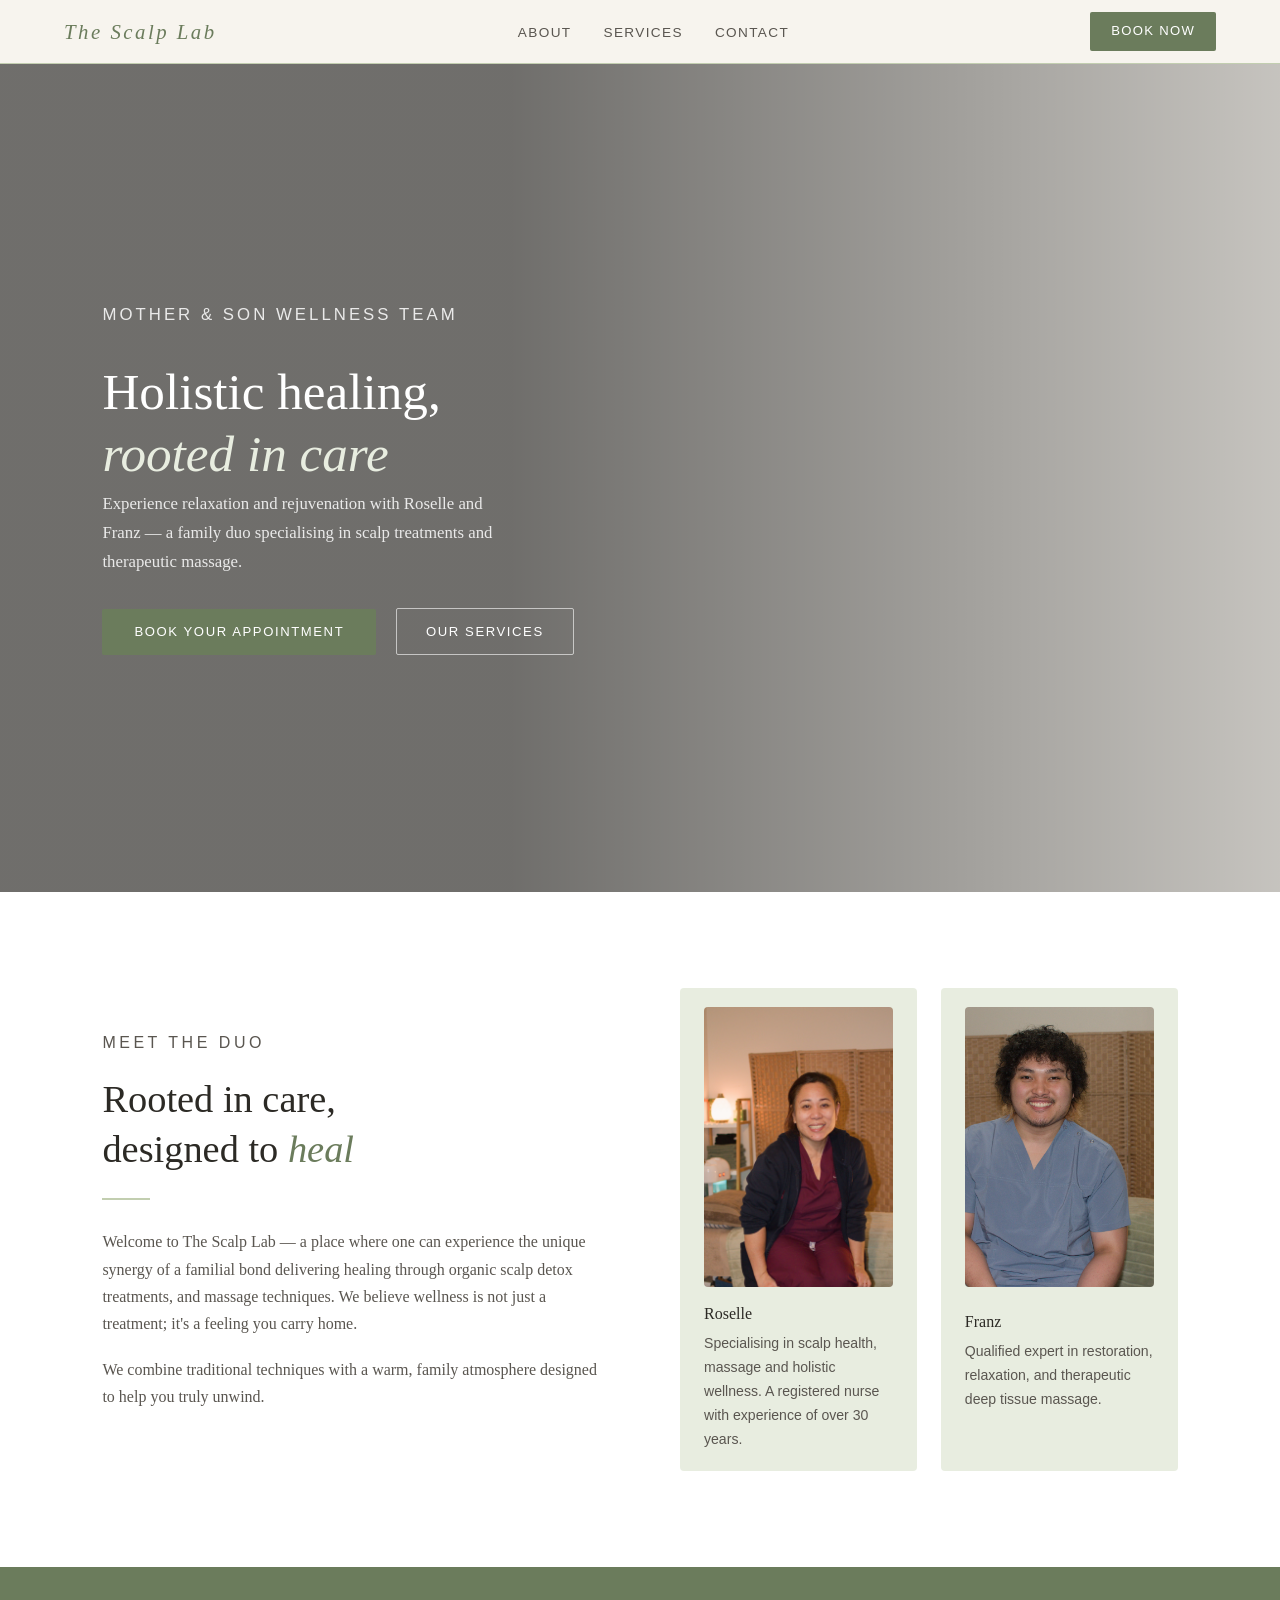
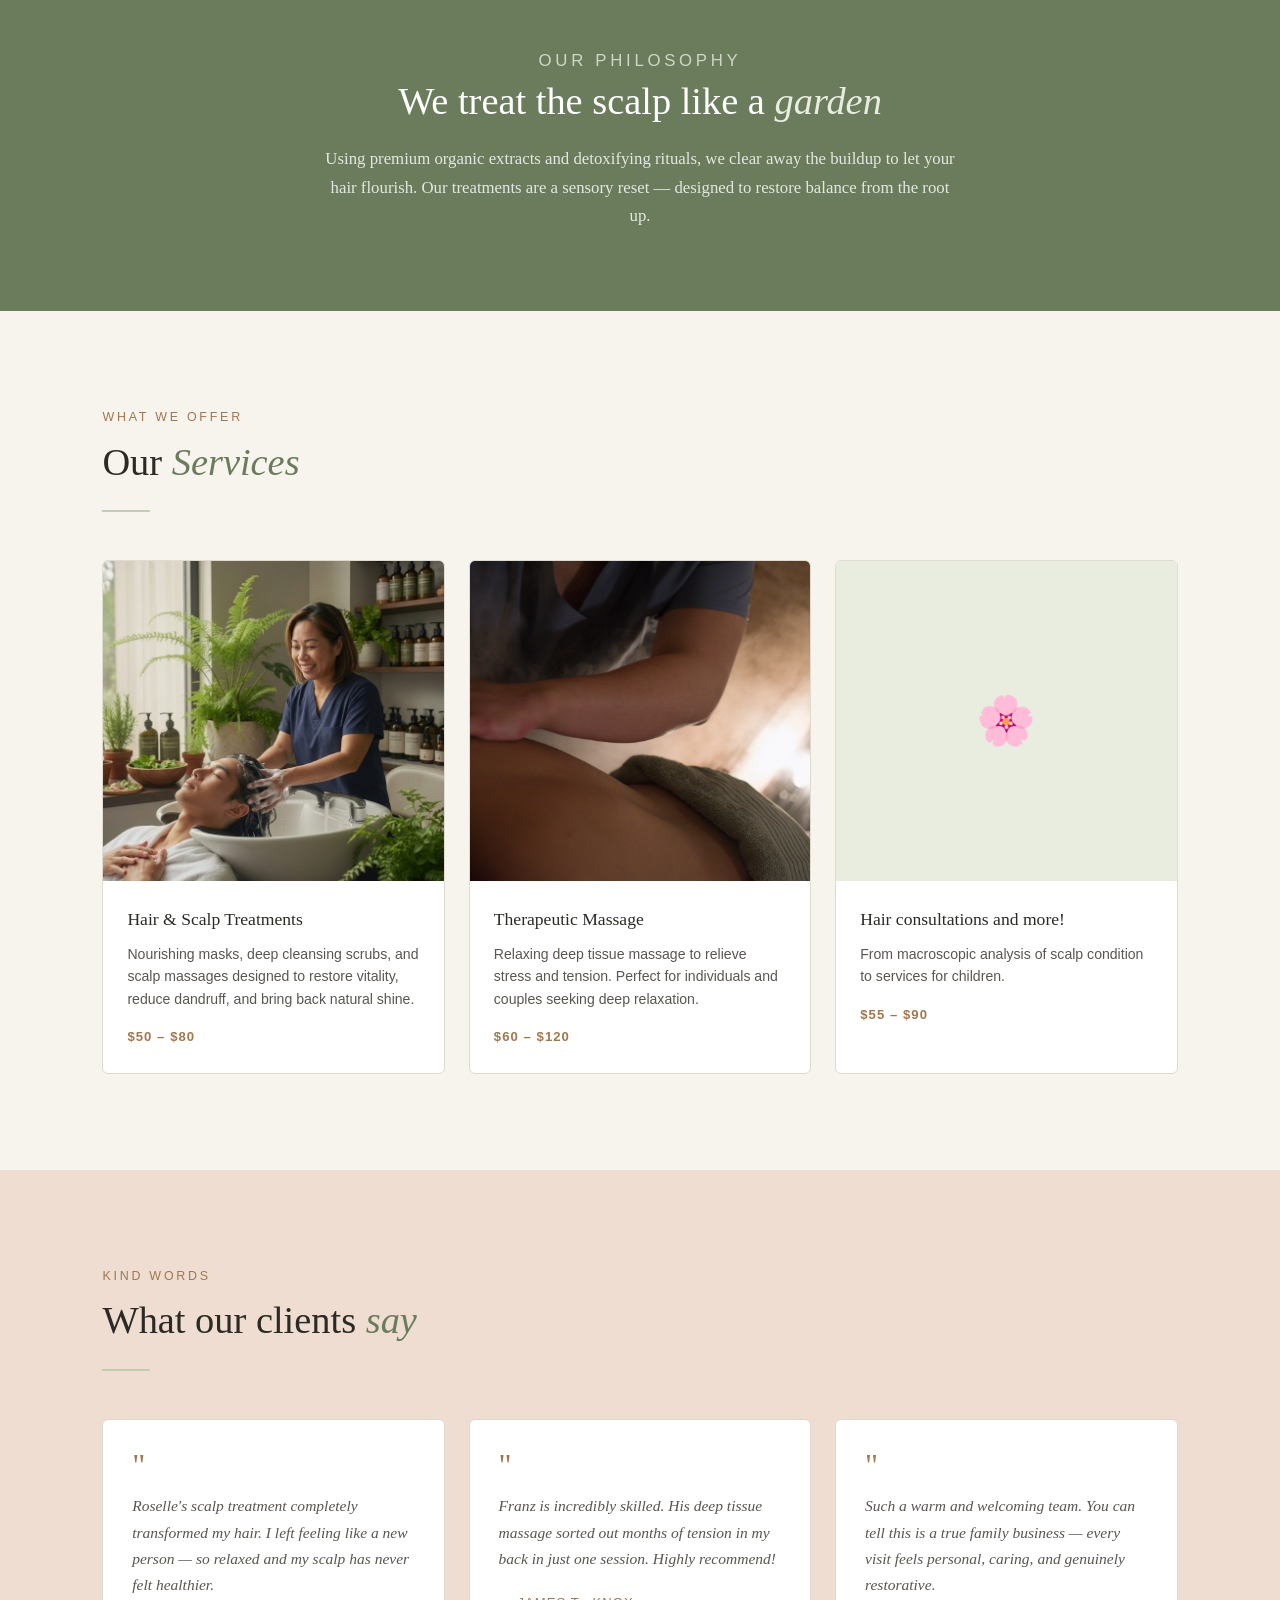
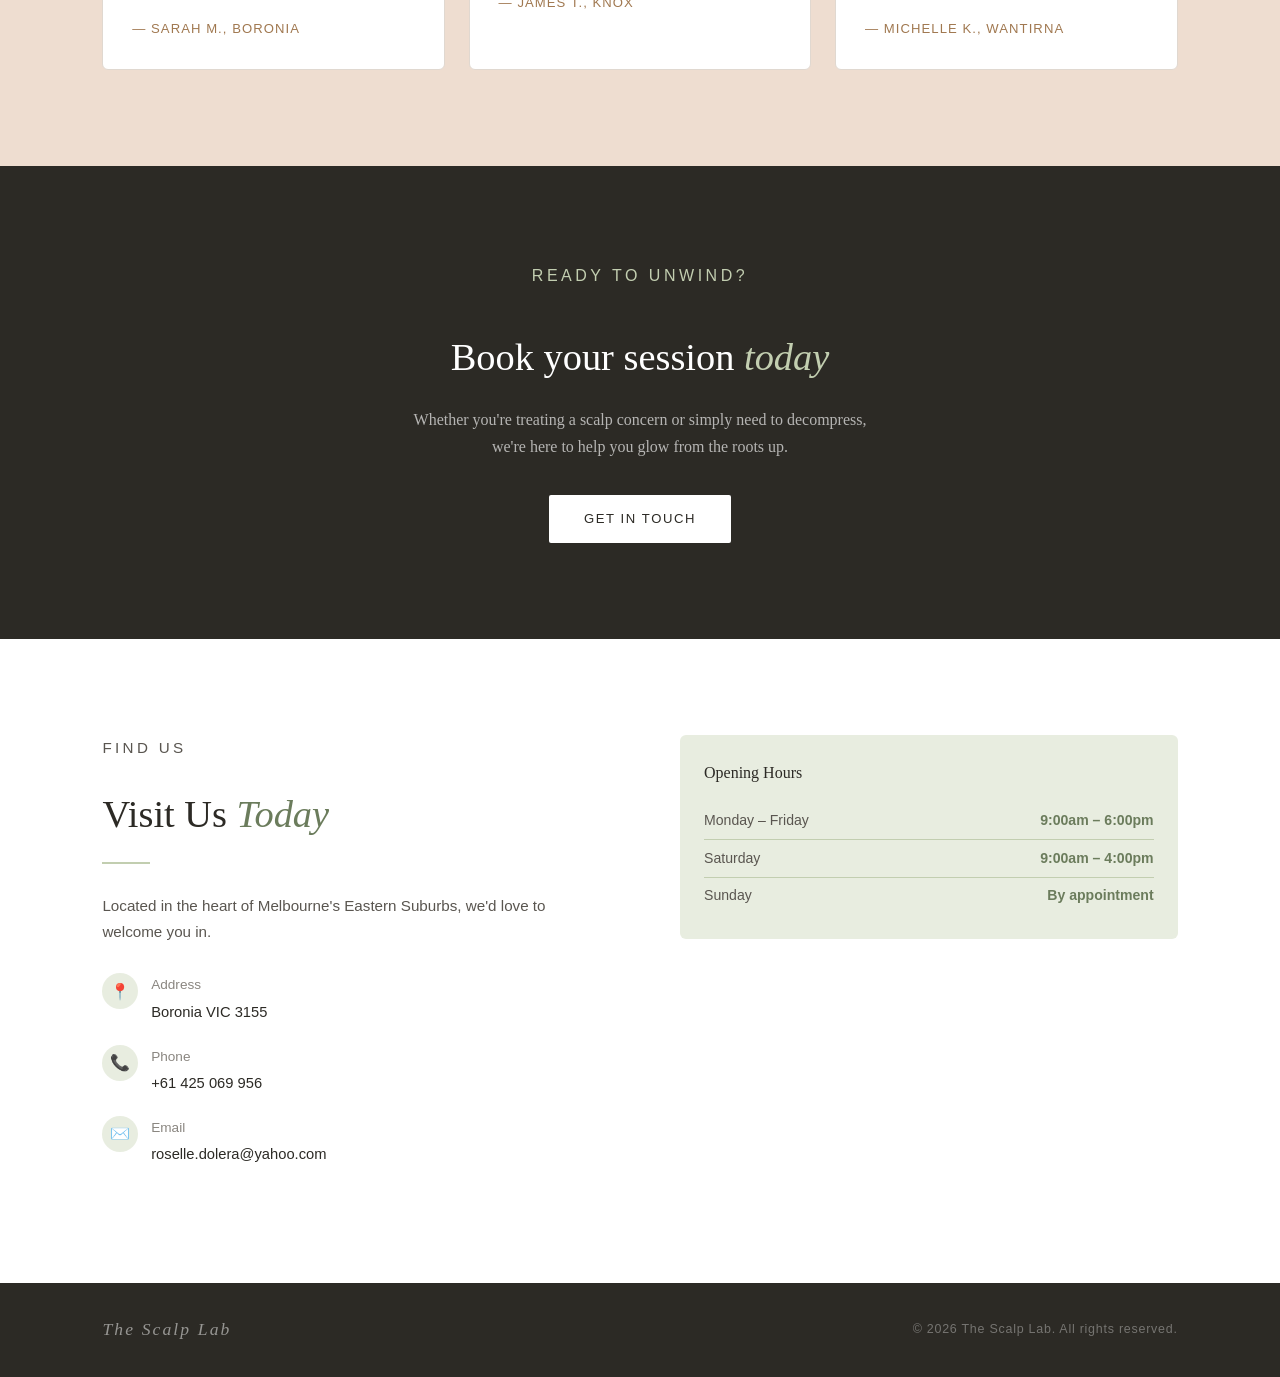
==== commit cb9eb379: "Update footer logo from 'Glow & Flow' to 'The Scalp Lab'" ====
--- a/index.html
+++ b/index.html
@@ -293,7 +293,7 @@
 </section>
 
 <footer>
-  <div class="footer-logo">Glow & Flow</div>
+  <div class="footer-logo">The Scalp Lab</div>
   <p>© 2026 The Scalp Lab. All rights reserved.</p>
 </footer>
 
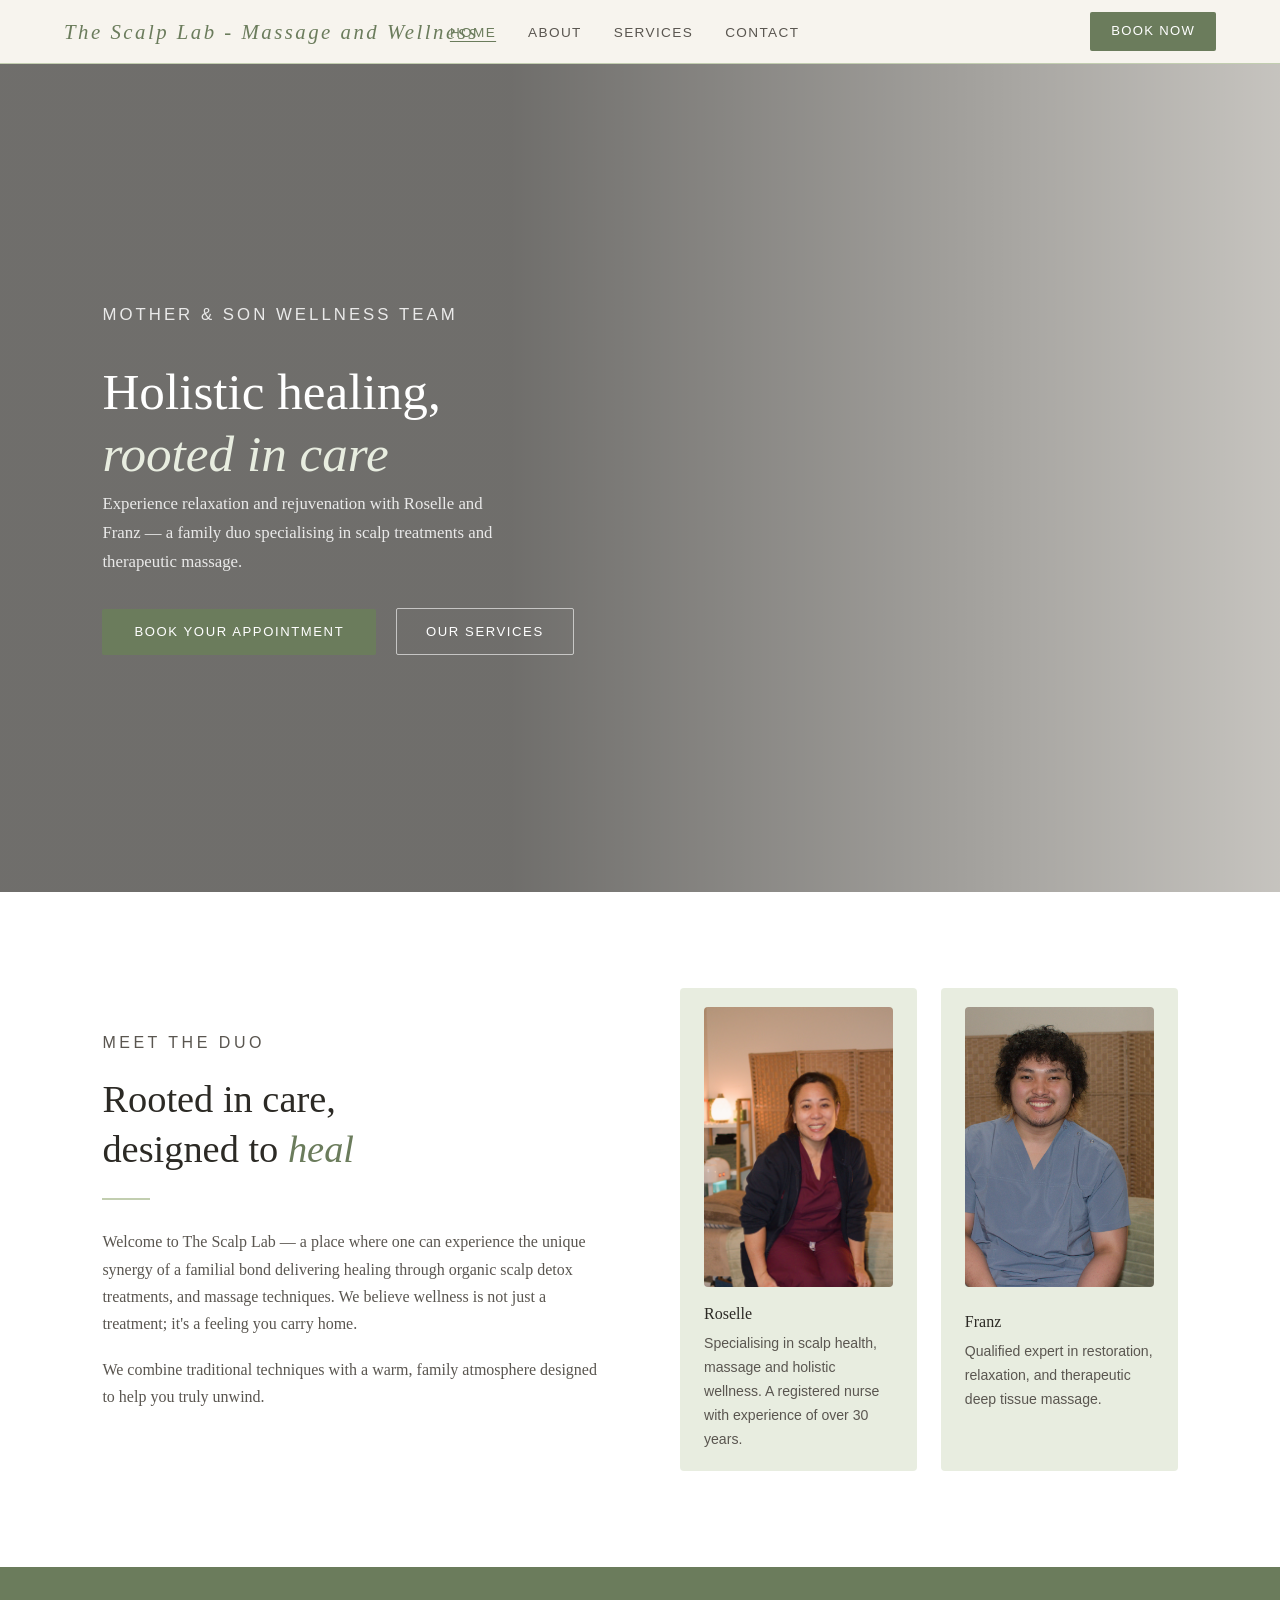
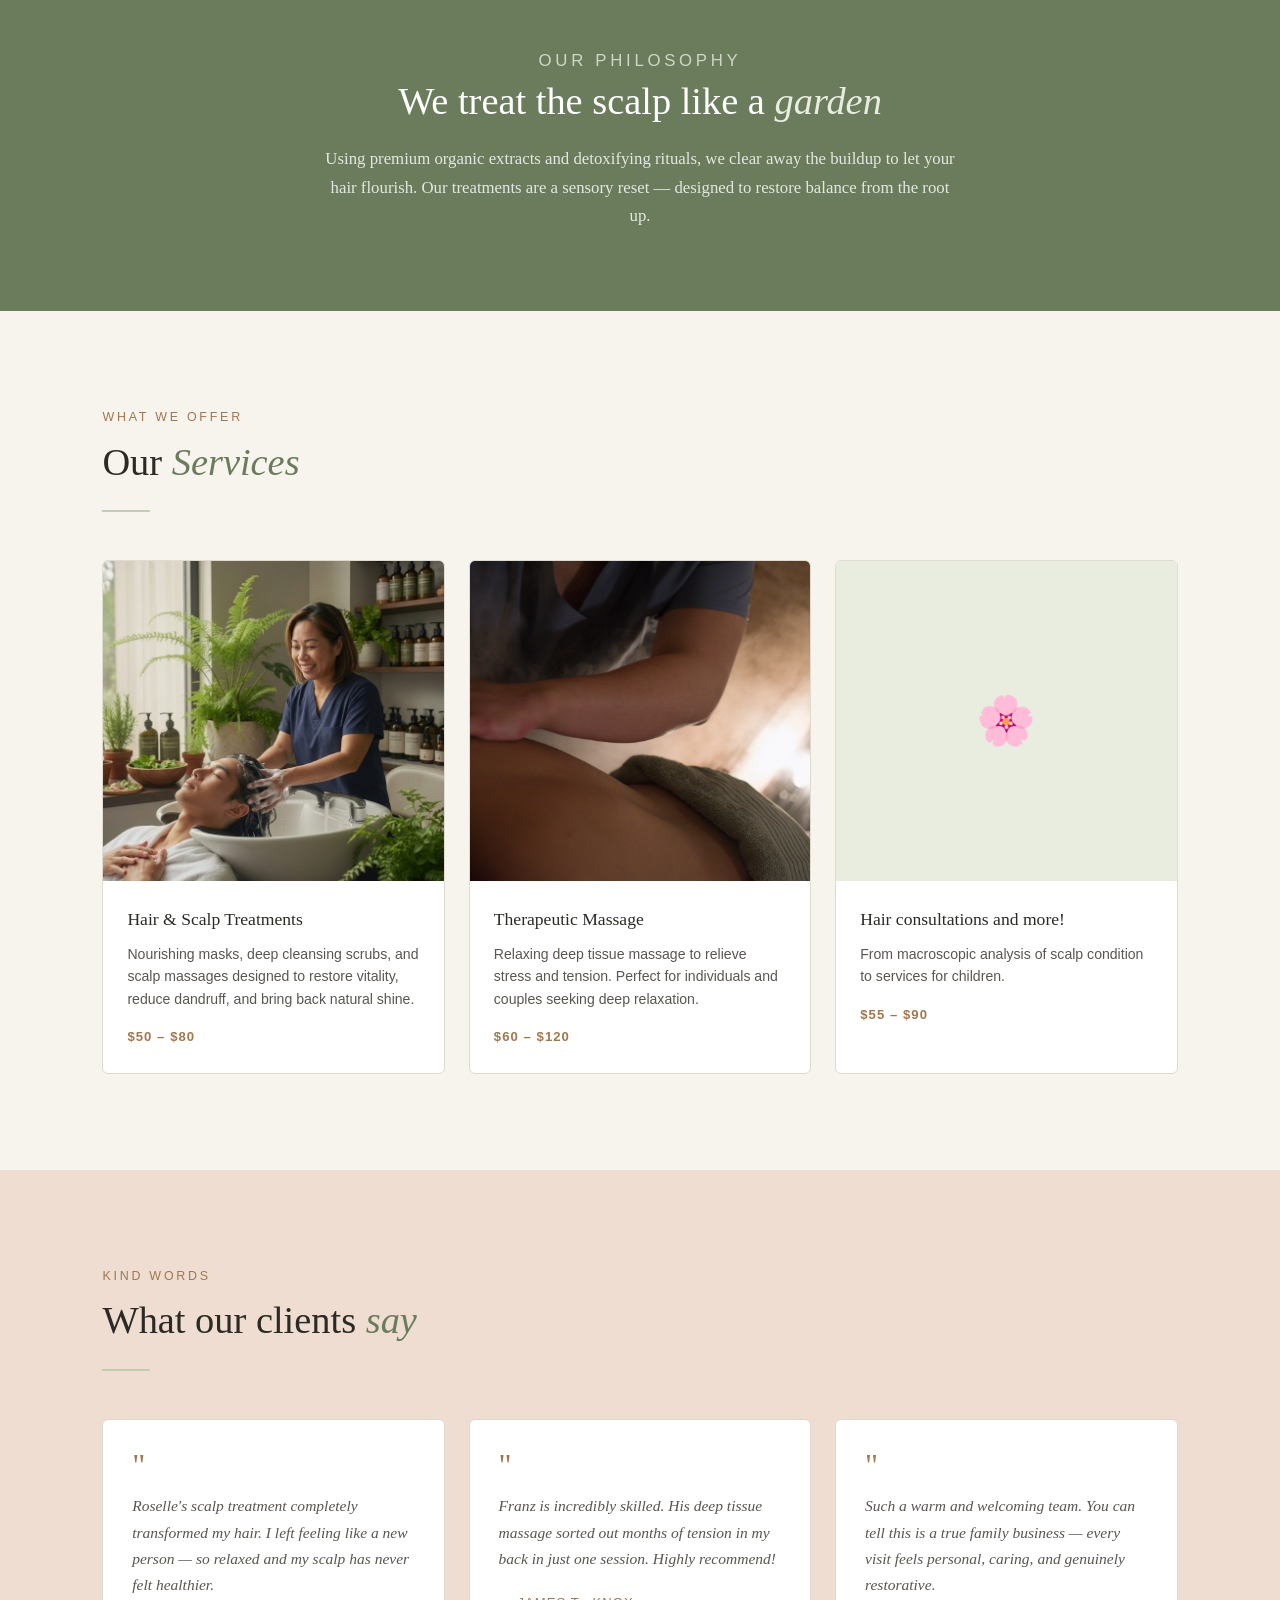
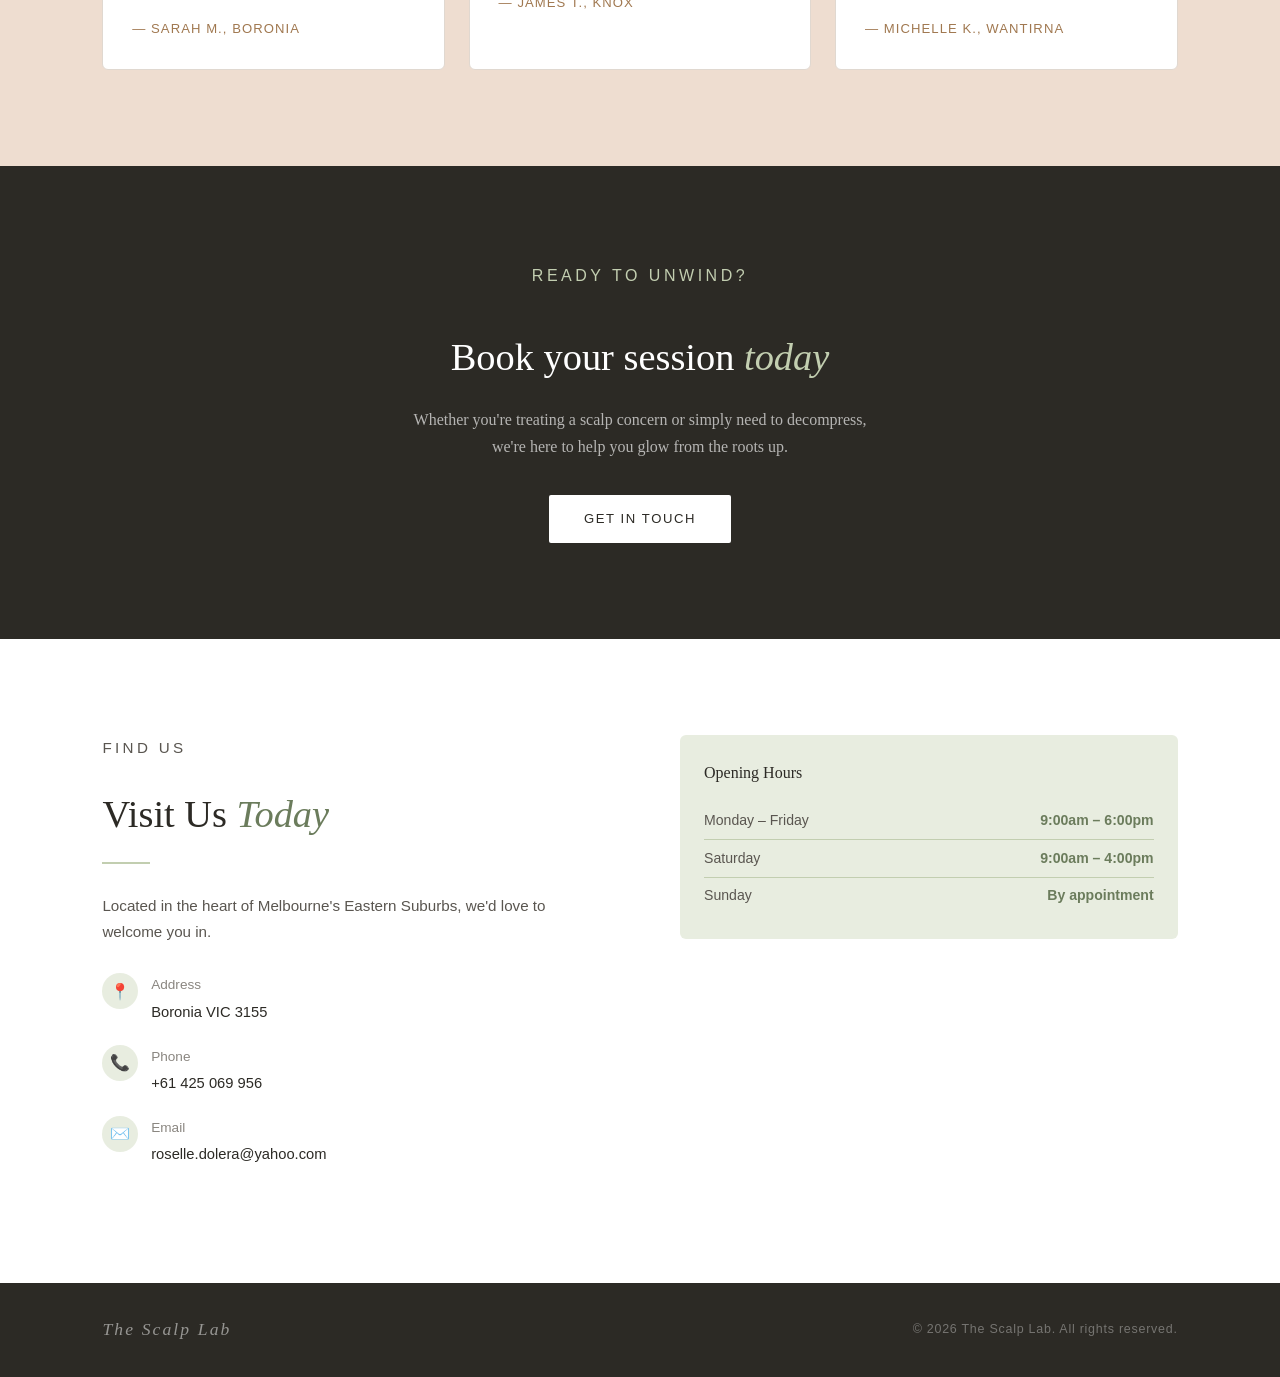
==== commit 410ce2b2: "Added the rest of the pages with basic content" ====
--- a/index.html
+++ b/index.html
@@ -16,12 +16,13 @@
 
   /* NAV */
   nav{position:sticky;top:0;z-index:100;background:var(--cream);border-bottom:1px solid var(--sage-mid);padding:0 5%;display:flex;align-items:center;justify-content:space-between;height:64px}
-  .logo{font-size:1.3rem;letter-spacing:.12em;color:var(--sage);font-style:italic}
-  .nav-links{display:flex;gap:2rem;list-style:none}
+  .logo{font-size:1.3rem;letter-spacing:.12em;color:var(--sage);font-style:italic;margin-right: -320px;}
+  .nav-links{display:flex;gap:2rem;list-style:none;}
   .nav-links a{font-family:sans-serif;font-size:.85rem;letter-spacing:.1em;color:var(--mid);text-transform:uppercase}
   .nav-links a:hover{color:var(--sage)}
   .nav-cta{font-family:sans-serif;font-size:.82rem;letter-spacing:.1em;text-transform:uppercase;background:var(--sage);color:#fff;padding:.55rem 1.3rem;border-radius:2px}
   .nav-cta:hover{background:#576547}
+  .nav-links a.active { color: var(--sage); text-decoration: underline; text-underline-offset: 4px; }
 
 /* HERO */
 .hero{position:relative;min-height:92vh;display:flex;align-items:center;padding:5% 8%;overflow:hidden;}
@@ -127,13 +128,14 @@
 <body>
 
 <nav>
-  <div class="logo">The Scalp Lab</div>
+  <div class="logo">The Scalp Lab - Massage and Wellness</div>
   <ul class="nav-links">
-    <li><a href="#about">About</a></li>
-    <li><a href="#services">Services</a></li>
-    <li><a href="#contact">Contact</a></li>
+    <li><a href="index.html"class="active">Home</a></li>
+    <li><a href="about.html" >About</a></li>
+    <li><a href="services.html">Services</a></li>
+    <li><a href="contact.html">Contact</a></li>
   </ul>
-  <a href="#contact" class="nav-cta">Book Now</a>
+  <a href="https://calendly.com/3kings-scalplab" target="_blank" class="nav-cta">Book Now</a>
 </nav>
 
 <section class="hero">
